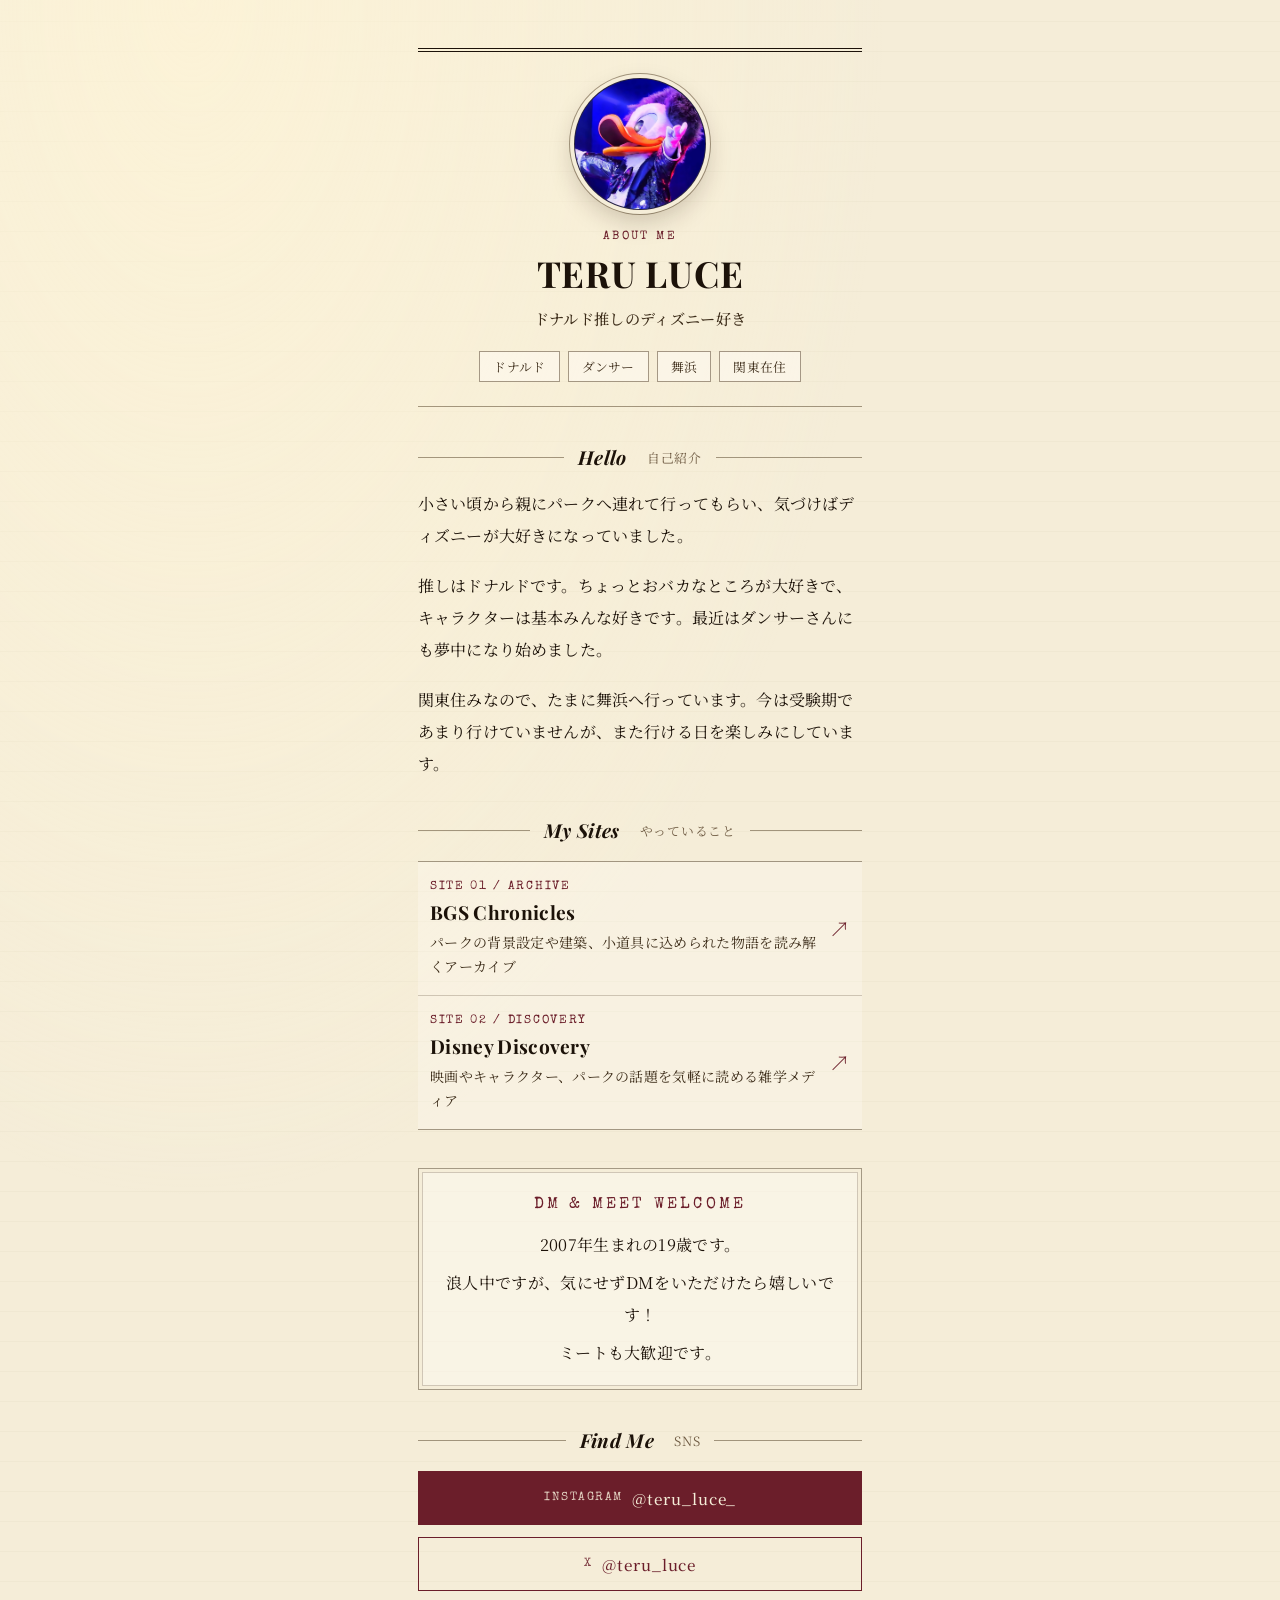
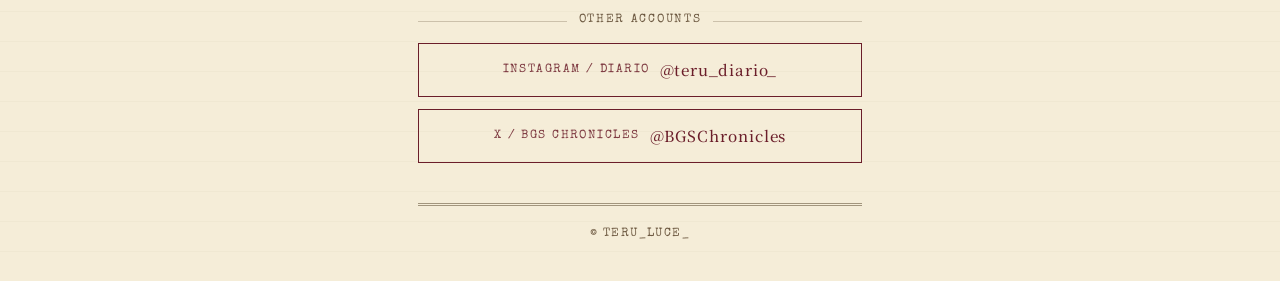
==== aboutme/index.html @ 86021cae "Move profile page to /aboutme/ and restore root index The upload put the profile page's files at the" ====
<!DOCTYPE html>
<html lang="ja">
<head>
  <meta charset="UTF-8">
  <meta name="viewport" content="width=device-width, initial-scale=1, viewport-fit=cover">
  <title>TERU LUCE｜ドナルド推しのディズニー好き</title>
  <meta name="description" content="ドナルド推しのディズニー好き、TERU LUCEの自己紹介ページ。パークの背景を読み解くBGS Chroniclesと、雑学メディアDisney Discoveryを運営しています。DM・ミート歓迎。">
  <meta name="author" content="TERU_LUCE_">
  <meta name="robots" content="index, follow">
  <link rel="canonical" href="https://teruluce.github.io/aboutme/">
  <link rel="icon" href="favicon.svg" type="image/svg+xml">
  <meta property="og:type" content="profile">
  <meta property="og:url" content="https://teruluce.github.io/aboutme/">
  <meta property="og:title" content="TERU LUCE｜ドナルド推しのディズニー好き">
  <meta property="og:description" content="ドナルド推しのディズニー好きの自己紹介と、運営しているディズニーサイトのご案内。">
  <meta property="og:image" content="https://teruluce.github.io/aboutme/teru-profile-card.jpg">
  <meta property="og:image:alt" content="ステージ衣装のドナルドダック">
  <meta property="og:site_name" content="TERU LUCE">
  <meta property="og:locale" content="ja_JP">
  <meta name="twitter:card" content="summary_large_image">
  <meta name="twitter:title" content="TERU LUCE｜ドナルド推しのディズニー好き">
  <meta name="twitter:description" content="ドナルド推しのディズニー好きの自己紹介と、運営しているディズニーサイトのご案内。">
  <meta name="twitter:image" content="https://teruluce.github.io/aboutme/teru-profile-card.jpg">
  <meta name="twitter:image:alt" content="ステージ衣装のドナルドダック">
  <meta name="theme-color" content="#f5edd8">
  <link rel="preconnect" href="https://fonts.googleapis.com">
  <link rel="preconnect" href="https://fonts.gstatic.com" crossorigin>
  <link href="https://fonts.googleapis.com/css2?family=Noto+Serif+JP:wght@300;400;500;600&family=Playfair+Display:ital,wght@0,600;0,700;1,600&family=Special+Elite&display=swap" rel="stylesheet">
  <style>
    :root {
      color-scheme: light;
      --paper: #f5edd8;
      --ink: #1c1209;
      --ink-soft: #3d2d1a;
      --bordeaux: #6b1e2a;
      --muted: #6e5a42;
      --border: rgba(60, 40, 15, .22);
      --border-strong: rgba(60, 40, 15, .45);
      --ease: cubic-bezier(.16, 1, .3, 1);
    }
    *, *::before, *::after { box-sizing: border-box; }
    html { background: var(--paper); -webkit-text-size-adjust: 100%; text-size-adjust: 100%; }
    body {
      margin: 0;
      color: var(--ink);
      font-family: "Noto Serif JP", serif;
      font-weight: 400;
      line-height: 1.9;
      letter-spacing: .02em;
      -webkit-font-smoothing: antialiased;
      background:
        radial-gradient(ellipse at 15% 0%, rgba(255, 245, 215, .7), transparent 45%),
        repeating-linear-gradient(0deg, transparent 0 29px, rgba(88, 65, 34, .03) 29px 30px),
        var(--paper);
      min-height: 100vh;
    }
    a { color: inherit; }
    img { -webkit-user-drag: none; -webkit-touch-callout: none; }
    :focus-visible { outline: 2px solid var(--bordeaux); outline-offset: 3px; }

    .wrap {
      width: 100%;
      max-width: 480px;
      margin: 0 auto;
      padding: 22px 18px calc(36px + env(safe-area-inset-bottom));
    }

    /* ---------- プロフィールヘッダー ---------- */
    .hero {
      text-align: center;
      border-top: 4px double var(--ink);
      border-bottom: 1px solid var(--border-strong);
      padding: 26px 0 24px;
    }
    .avatar {
      position: relative;
      width: 132px;
      height: 132px;
      margin: 0 auto 18px;
      border-radius: 50%;
      overflow: hidden;
      background: #1a1f6b;
      border: 1px solid var(--border-strong);
      box-shadow: 0 0 0 4px var(--paper), 0 0 0 5px var(--border-strong), 0 10px 26px rgba(40, 20, 5, .22);
    }
    .avatar img {
      display: block;
      width: 100%;
      height: 100%;
      object-fit: cover;
      transform: scale(1.4);
      transform-origin: 85% 15%;
    }
    .eyebrow {
      font: 12px/1.6 "Special Elite", monospace;
      letter-spacing: .2em;
      color: var(--bordeaux);
      margin: 0 0 6px;
    }
    h1 {
      margin: 0;
      font: 700 2.25rem/1.15 "Playfair Display", serif;
      letter-spacing: .02em;
    }
    .tagline {
      margin: 10px 0 0;
      font-size: .95rem;
      font-weight: 500;
      color: var(--ink-soft);
    }
    .chips {
      display: flex;
      flex-wrap: wrap;
      justify-content: center;
      gap: 8px;
      margin: 18px 0 0;
      padding: 0;
      list-style: none;
    }
    .chips li {
      padding: 3px 13px;
      border: 1px solid var(--border-strong);
      background: rgba(255, 252, 245, .5);
      font-size: .8rem;
      line-height: 1.8;
      color: var(--ink-soft);
    }

    /* ---------- セクション共通 ---------- */
    .section { margin-top: 38px; }
    .section-title {
      display: flex;
      align-items: center;
      gap: 14px;
      margin: 0 0 18px;
      font: italic 700 1.2rem/1.3 "Playfair Display", serif;
      justify-content: center;
    }
    .section-title::before, .section-title::after {
      content: "";
      flex: 1;
      height: 1px;
      background: var(--border-strong);
    }
    .section-title small {
      font: 400 .8rem "Noto Serif JP", serif;
      font-style: normal;
      color: var(--muted);
      margin-left: 6px;
      letter-spacing: .06em;
    }

    /* ---------- 自己紹介 ---------- */
    .about p {
      margin: 0 0 1.1em;
      font-size: 1rem;
      line-height: 2;
      letter-spacing: .01em;
    }
    .about p:last-child { margin-bottom: 0; }

    /* ---------- サイト（about me の行スタイル） ---------- */
    .row-list {
      margin: 0;
      padding: 0;
      list-style: none;
      border-top: 1px solid var(--border-strong);
      border-bottom: 1px solid var(--border-strong);
      background: rgba(255, 252, 245, .3);
    }
    .row-list li + li { border-top: 1px solid var(--border); }
    .row {
      display: grid;
      grid-template-columns: 1fr auto;
      align-items: center;
      column-gap: 12px;
      min-height: 76px;
      padding: 16px 12px;
      text-decoration: none;
      -webkit-tap-highlight-color: rgba(107, 30, 42, .12);
      transition: background .2s;
    }
    .row:active, .row:hover { background: rgba(107, 30, 42, .06); }
    .row-label {
      font: 12px/1.6 "Special Elite", monospace;
      letter-spacing: .14em;
      color: var(--bordeaux);
    }
    .row-title {
      font: 700 1.2rem/1.4 "Playfair Display", serif;
      margin: 2px 0 4px;
    }
    .row-desc {
      font-size: .875rem;
      line-height: 1.75;
      color: var(--ink-soft);
    }
    .row-arrow {
      font-size: 1.3rem;
      color: var(--bordeaux);
      line-height: 1;
    }

    /* ---------- メッセージ ---------- */
    .message {
      padding: 20px 18px;
      border: 1px solid var(--border-strong);
      background: rgba(255, 252, 245, .45);
      box-shadow: inset 0 0 0 3px var(--paper), inset 0 0 0 4px var(--border);
      text-align: center;
    }
    .message .eyebrow { margin-bottom: 8px; }
    .message p { margin: 0; font-size: 1rem; line-height: 2; }
    .message p + p { margin-top: .4em; }

    /* ---------- SNS ---------- */
    .sns { display: flex; flex-direction: column; gap: 12px; }
    .sns-btn {
      display: flex;
      align-items: center;
      justify-content: center;
      gap: 10px;
      min-height: 54px;
      padding: 12px 16px;
      border: 1px solid var(--bordeaux);
      background: var(--bordeaux);
      color: var(--paper);
      text-decoration: none;
      font: 500 .95rem/1.4 "Noto Serif JP", serif;
      letter-spacing: .06em;
      -webkit-tap-highlight-color: transparent;
      transition: transform .2s var(--ease), background .2s;
    }
    .sns-btn:active { transform: scale(.985); background: #501b24; }
    .sns-btn.alt { background: transparent; color: var(--bordeaux); }
    .sns-btn.alt:active { background: rgba(107, 30, 42, .08); }
    .sns-btn span:first-child { font: 12px "Special Elite", monospace; letter-spacing: .12em; opacity: .85; }
    .sns-divider {
      display: flex;
      align-items: center;
      gap: 12px;
      margin: 8px 0 0;
    }
    .sns-divider::before, .sns-divider::after {
      content: "";
      flex: 1;
      height: 1px;
      background: var(--border);
    }
    .sns-divider em {
      font: normal 12px/1.6 "Special Elite", monospace;
      letter-spacing: .14em;
      color: var(--muted);
    }

    /* ---------- フッター ---------- */
    footer {
      margin-top: 40px;
      padding-top: 18px;
      border-top: 3px double var(--border-strong);
      text-align: center;
      font: 12px/1.8 "Special Elite", monospace;
      letter-spacing: .1em;
      color: var(--muted);
    }

    /* ---------- 表示アニメ ---------- */
    @media (prefers-reduced-motion: no-preference) {
      .hero, .section {
        animation: rise .7s var(--ease) both;
      }
      .section:nth-of-type(1) { animation-delay: .08s; }
      .section:nth-of-type(2) { animation-delay: .16s; }
      .section:nth-of-type(3) { animation-delay: .24s; }
      .section:nth-of-type(4) { animation-delay: .32s; }
      @keyframes rise {
        from { opacity: 0; transform: translateY(14px); }
        to { opacity: 1; transform: none; }
      }
    }

    /* 小さい画面 */
    @media (max-width: 360px) {
      .wrap { padding-left: 14px; padding-right: 14px; }
      h1 { font-size: 2rem; }
    }
    /* 大きい画面でも中央のカラムとして見せる */
    @media (min-width: 641px) {
      .wrap { padding-top: 48px; }
    }
  </style>
</head>
<body>
  <main class="wrap">

    <header class="hero">
      <div class="avatar">
        <img src="teru-profile.jpg" alt="ステージ衣装を着たドナルドダック" width="132" height="132" decoding="async" fetchpriority="high">
      </div>
      <p class="eyebrow">ABOUT ME</p>
      <h1>TERU LUCE</h1>
      <p class="tagline">ドナルド推しのディズニー好き</p>
      <ul class="chips" aria-label="好きなもの">
        <li>ドナルド</li>
        <li>ダンサー</li>
        <li>舞浜</li>
        <li>関東在住</li>
      </ul>
    </header>

    <section class="section about" aria-label="自己紹介">
      <h2 class="section-title">Hello<small>自己紹介</small></h2>
      <p>小さい頃から親にパークへ連れて行ってもらい、気づけばディズニーが大好きになっていました。</p>
      <p>推しはドナルドです。ちょっとおバカなところが大好きで、キャラクターは基本みんな好きです。最近はダンサーさんにも夢中になり始めました。</p>
      <p>関東住みなので、たまに舞浜へ行っています。今は受験期であまり行けていませんが、また行ける日を楽しみにしています。</p>
    </section>

    <section class="section" aria-label="運営しているサイト">
      <h2 class="section-title">My Sites<small>やっていること</small></h2>
      <ul class="row-list">
        <li>
          <a class="row" href="https://teruluce.github.io/disney-bgs/">
            <div>
              <div class="row-label">SITE 01 / ARCHIVE</div>
              <div class="row-title">BGS Chronicles</div>
              <div class="row-desc">パークの背景設定や建築、小道具に込められた物語を読み解くアーカイブ</div>
            </div>
            <span class="row-arrow" aria-hidden="true">↗</span>
          </a>
        </li>
        <li>
          <a class="row" href="https://teruluce.github.io/disney-discovery/">
            <div>
              <div class="row-label">SITE 02 / DISCOVERY</div>
              <div class="row-title">Disney Discovery</div>
              <div class="row-desc">映画やキャラクター、パークの話題を気軽に読める雑学メディア</div>
            </div>
            <span class="row-arrow" aria-hidden="true">↗</span>
          </a>
        </li>
      </ul>
    </section>

    <section class="section" aria-label="メッセージ">
      <div class="message">
        <p class="eyebrow">DM &amp; MEET WELCOME</p>
        <p>2007年生まれの19歳です。</p>
        <p>浪人中ですが、気にせずDMをいただけたら嬉しいです！</p>
        <p>ミートも大歓迎です。</p>
      </div>
    </section>

    <section class="section" aria-label="SNS">
      <h2 class="section-title">Find Me<small>SNS</small></h2>
      <div class="sns">
        <a class="sns-btn" href="https://www.instagram.com/teru_luce_/" target="_blank" rel="noopener noreferrer"><span>INSTAGRAM</span><span>@teru_luce_</span></a>
        <a class="sns-btn alt" href="https://x.com/teru_luce" target="_blank" rel="noopener noreferrer"><span>X</span><span>@teru_luce</span></a>

        <div class="sns-divider" role="separator"><em>OTHER ACCOUNTS</em></div>

        <a class="sns-btn alt" href="https://www.instagram.com/teru_diario_/" target="_blank" rel="noopener noreferrer"><span>INSTAGRAM / DIARIO</span><span>@teru_diario_</span></a>
        <a class="sns-btn alt" href="https://x.com/BGSChronicles" target="_blank" rel="noopener noreferrer"><span>X / BGS CHRONICLES</span><span>@BGSChronicles</span></a>
      </div>
    </section>

    <footer>
      <span>&copy; TERU_LUCE_</span>
    </footer>

  </main>
</body>
</html>
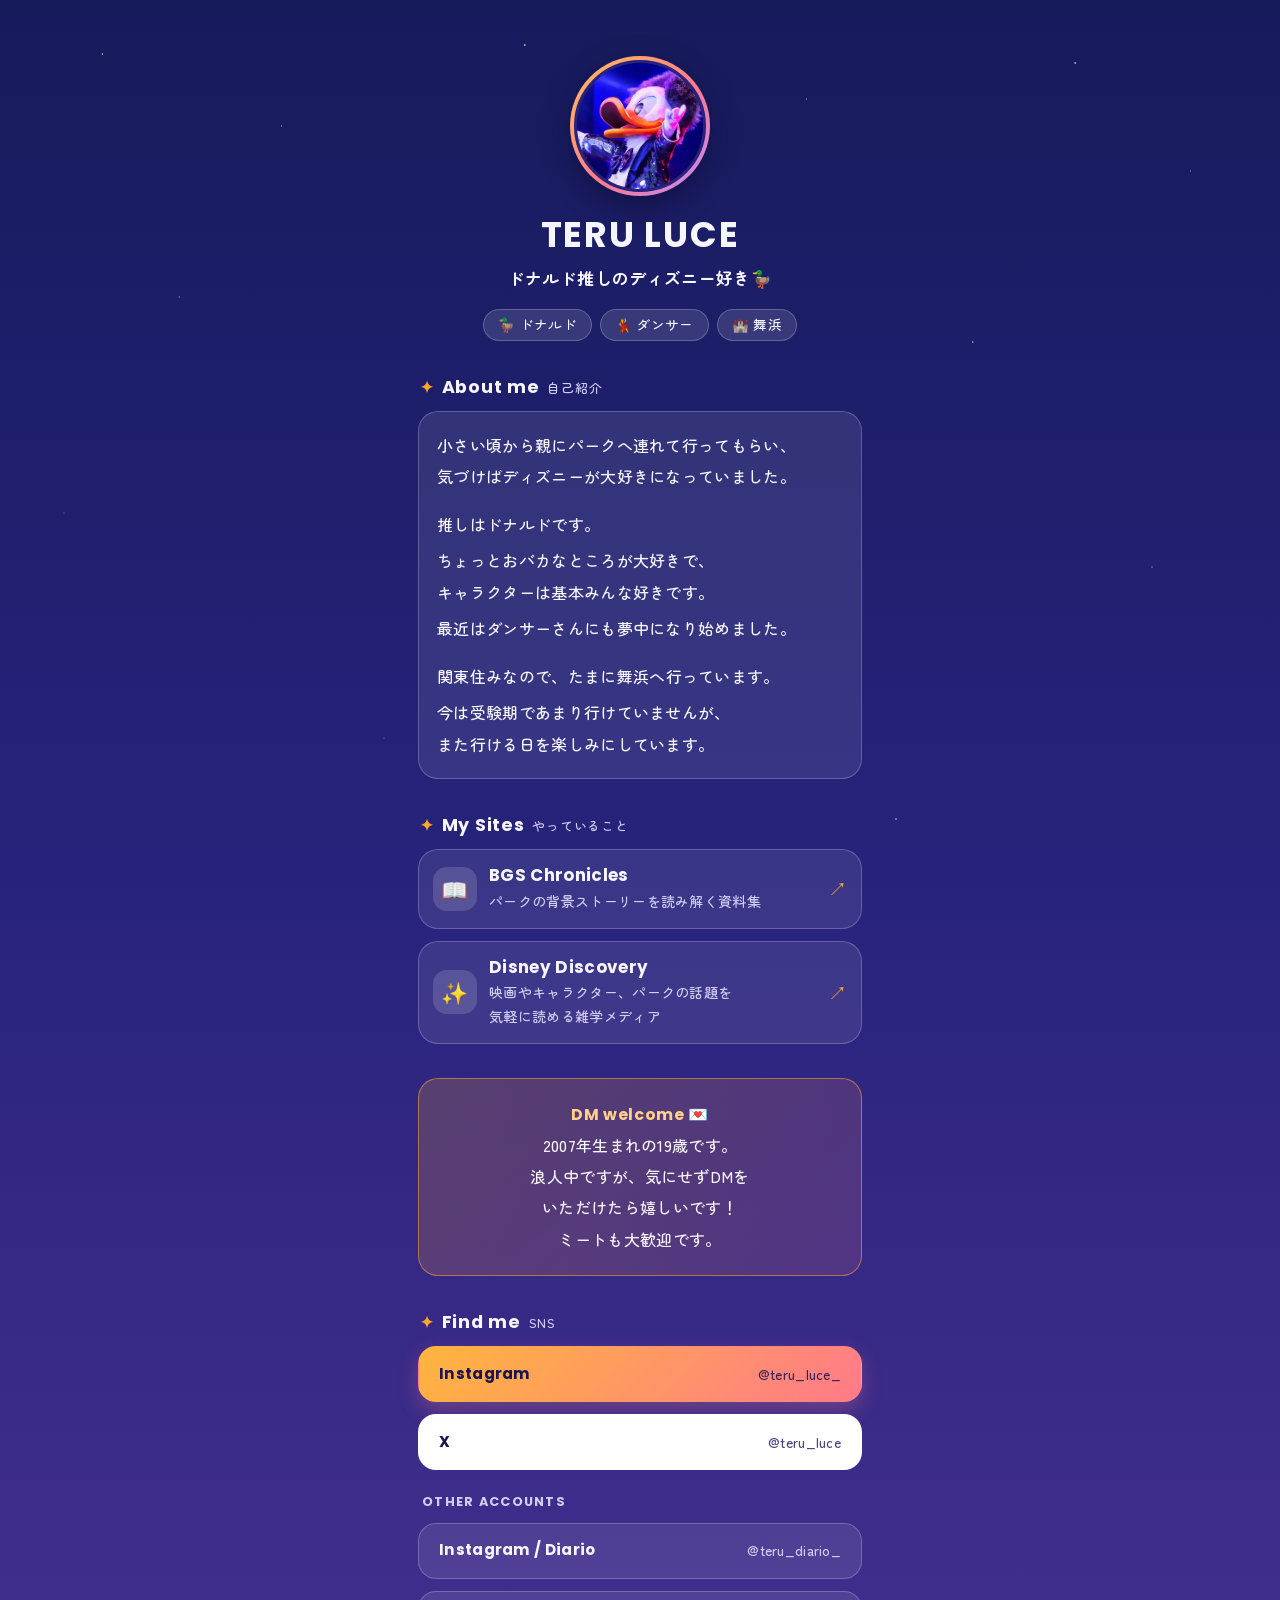
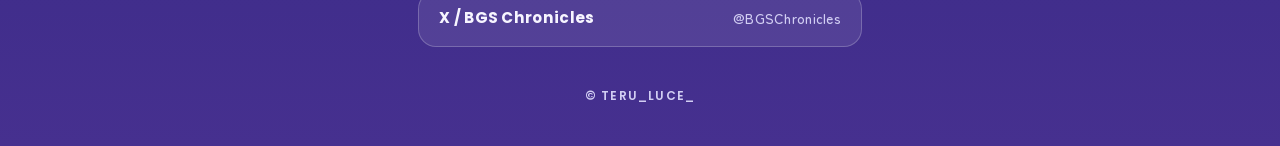
==== commit a7a098d0: "Redesign /aboutme/ with a lighter look and cleaner line breaks Replace the newspaper-style look (bor" ====
--- a/aboutme/index.html
+++ b/aboutme/index.html
@@ -22,66 +22,107 @@
   <meta name="twitter:description" content="ドナルド推しのディズニー好きの自己紹介と、運営しているディズニーサイトのご案内。">
   <meta name="twitter:image" content="https://teruluce.github.io/aboutme/teru-profile-card.jpg">
   <meta name="twitter:image:alt" content="ステージ衣装のドナルドダック">
-  <meta name="theme-color" content="#f5edd8">
+  <meta name="theme-color" content="#161b5c">
   <link rel="preconnect" href="https://fonts.googleapis.com">
   <link rel="preconnect" href="https://fonts.gstatic.com" crossorigin>
-  <link href="https://fonts.googleapis.com/css2?family=Noto+Serif+JP:wght@300;400;500;600&family=Playfair+Display:ital,wght@0,600;0,700;1,600&family=Special+Elite&display=swap" rel="stylesheet">
+  <link href="https://fonts.googleapis.com/css2?family=Poppins:wght@600;700&family=Zen+Maru+Gothic:wght@400;500;700&display=swap" rel="stylesheet">
   <style>
     :root {
-      color-scheme: light;
-      --paper: #f5edd8;
-      --ink: #1c1209;
-      --ink-soft: #3d2d1a;
-      --bordeaux: #6b1e2a;
-      --muted: #6e5a42;
-      --border: rgba(60, 40, 15, .22);
-      --border-strong: rgba(60, 40, 15, .45);
+      color-scheme: dark;
+      --sky-1: #161b5c;
+      --sky-2: #27237c;
+      --sky-3: #46308f;
+      --text: #f7f5ff;
+      --muted: #d2cef3;
+      --card: rgba(255, 255, 255, .09);
+      --card-line: rgba(255, 255, 255, .22);
+      --orange: #ffa62b;
+      --pink: #ff7a8a;
+      --navy-ink: #1a1450;
       --ease: cubic-bezier(.16, 1, .3, 1);
+      --font: "Zen Maru Gothic", "Hiragino Maru Gothic ProN", "Hiragino Sans", "Yu Gothic", "Meiryo", sans-serif;
+      --font-en: "Poppins", "Zen Maru Gothic", "Hiragino Sans", sans-serif;
     }
     *, *::before, *::after { box-sizing: border-box; }
-    html { background: var(--paper); -webkit-text-size-adjust: 100%; text-size-adjust: 100%; }
+    html {
+      background: var(--sky-2);
+      -webkit-text-size-adjust: 100%;
+      text-size-adjust: 100%;
+    }
     body {
       margin: 0;
-      color: var(--ink);
-      font-family: "Noto Serif JP", serif;
-      font-weight: 400;
+      min-height: 100vh;
+      color: var(--text);
+      font-family: var(--font);
+      font-weight: 500;
       line-height: 1.9;
       letter-spacing: .02em;
+      line-break: strict;
+      word-break: normal;
+      overflow-wrap: break-word;
       -webkit-font-smoothing: antialiased;
+      background: linear-gradient(180deg, var(--sky-1) 0%, var(--sky-2) 50%, var(--sky-3) 100%);
+    }
+    /* 夜空の星（画面に固定） */
+    body::before {
+      content: "";
+      position: fixed;
+      inset: 0;
+      z-index: 0;
+      pointer-events: none;
       background:
-        radial-gradient(ellipse at 15% 0%, rgba(255, 245, 215, .7), transparent 45%),
-        repeating-linear-gradient(0deg, transparent 0 29px, rgba(88, 65, 34, .03) 29px 30px),
-        var(--paper);
-      min-height: 100vh;
+        radial-gradient(1.6px 1.6px at 8% 6%, #fff, transparent 70%),
+        radial-gradient(1.2px 1.2px at 22% 14%, rgba(255,255,255,.85), transparent 70%),
+        radial-gradient(2px 2px at 41% 5%, #ffe9b8, transparent 70%),
+        radial-gradient(1.2px 1.2px at 63% 11%, rgba(255,255,255,.8), transparent 70%),
+        radial-gradient(1.8px 1.8px at 84% 7%, #fff, transparent 70%),
+        radial-gradient(1.2px 1.2px at 93% 19%, rgba(255,255,255,.7), transparent 70%),
+        radial-gradient(1.4px 1.4px at 14% 33%, rgba(255,255,255,.7), transparent 70%),
+        radial-gradient(1.6px 1.6px at 76% 38%, #ffe9b8, transparent 70%),
+        radial-gradient(1.2px 1.2px at 5% 57%, rgba(255,255,255,.6), transparent 70%),
+        radial-gradient(1.4px 1.4px at 90% 63%, rgba(255,255,255,.7), transparent 70%),
+        radial-gradient(1.2px 1.2px at 30% 82%, rgba(255,255,255,.6), transparent 70%),
+        radial-gradient(1.6px 1.6px at 70% 91%, #fff, transparent 70%);
     }
     a { color: inherit; }
     img { -webkit-user-drag: none; -webkit-touch-callout: none; }
-    :focus-visible { outline: 2px solid var(--bordeaux); outline-offset: 3px; }
+    :focus-visible { outline: 3px solid var(--orange); outline-offset: 3px; }
+
+    /* 言葉のまとまりごとに折り返す（途中で切れないようにする） */
+    .ph { display: inline-block; }
+    /* 1文ずつ改行し、行の長さを揃えて「1行に1〜2文字だけ残る」を防ぐ */
+    .s { display: block; text-wrap: balance; }
+    .s + .s { margin-top: .35em; }
+    .message p { text-wrap: balance; }
+    .tagline { text-wrap: balance; }
 
     .wrap {
+      position: relative;
+      z-index: 1;
       width: 100%;
       max-width: 480px;
       margin: 0 auto;
-      padding: 22px 18px calc(36px + env(safe-area-inset-bottom));
-    }
-
-    /* ---------- プロフィールヘッダー ---------- */
-    .hero {
-      text-align: center;
-      border-top: 4px double var(--ink);
-      border-bottom: 1px solid var(--border-strong);
-      padding: 26px 0 24px;
+      padding: 30px 18px calc(40px + env(safe-area-inset-bottom));
+    }
+
+    /* ---------- ヘッダー ---------- */
+    .hero { text-align: center; }
+    .avatar-ring {
+      width: 140px;
+      height: 140px;
+      margin: 0 auto 18px;
+      padding: 4px;
+      border-radius: 50%;
+      background: linear-gradient(135deg, #ffc15a, var(--pink) 55%, #b98cff);
+      box-shadow: 0 10px 30px rgba(8, 6, 40, .45);
     }
     .avatar {
-      position: relative;
-      width: 132px;
-      height: 132px;
-      margin: 0 auto 18px;
+      width: 100%;
+      height: 100%;
       border-radius: 50%;
       overflow: hidden;
       background: #1a1f6b;
-      border: 1px solid var(--border-strong);
-      box-shadow: 0 0 0 4px var(--paper), 0 0 0 5px var(--border-strong), 0 10px 26px rgba(40, 20, 5, .22);
+      border: 3px solid var(--sky-2);
     }
     .avatar img {
       display: block;
@@ -91,175 +132,177 @@
       transform: scale(1.4);
       transform-origin: 85% 15%;
     }
-    .eyebrow {
-      font: 12px/1.6 "Special Elite", monospace;
-      letter-spacing: .2em;
-      color: var(--bordeaux);
-      margin: 0 0 6px;
-    }
     h1 {
       margin: 0;
-      font: 700 2.25rem/1.15 "Playfair Display", serif;
-      letter-spacing: .02em;
+      font: 700 2.2rem/1.2 var(--font-en);
+      letter-spacing: .05em;
     }
     .tagline {
-      margin: 10px 0 0;
-      font-size: .95rem;
-      font-weight: 500;
-      color: var(--ink-soft);
+      margin: 8px 0 0;
+      font-size: 1.05rem;
+      font-weight: 700;
+      line-height: 1.7;
     }
     .chips {
       display: flex;
       flex-wrap: wrap;
       justify-content: center;
       gap: 8px;
-      margin: 18px 0 0;
+      margin: 16px 0 0;
       padding: 0;
       list-style: none;
     }
     .chips li {
-      padding: 3px 13px;
-      border: 1px solid var(--border-strong);
-      background: rgba(255, 252, 245, .5);
-      font-size: .8rem;
-      line-height: 1.8;
-      color: var(--ink-soft);
+      padding: 2px 14px;
+      border: 1px solid var(--card-line);
+      border-radius: 999px;
+      background: rgba(255, 255, 255, .12);
+      font-size: .85rem;
+      line-height: 1.9;
+      white-space: nowrap;
     }
 
     /* ---------- セクション共通 ---------- */
-    .section { margin-top: 38px; }
+    .section { margin-top: 34px; }
     .section-title {
       display: flex;
+      align-items: baseline;
+      gap: 8px;
+      margin: 0 0 12px 2px;
+      font: 700 1.1rem/1.4 var(--font-en);
+      letter-spacing: .04em;
+    }
+    .section-title::before {
+      content: "✦";
+      color: var(--orange);
+      font-size: .9em;
+    }
+    .section-title small {
+      font: 500 .8rem var(--font);
+      color: var(--muted);
+      letter-spacing: .06em;
+    }
+    .card {
+      border: 1px solid var(--card-line);
+      border-radius: 20px;
+      background: var(--card);
+      padding: 18px 18px;
+    }
+
+    /* ---------- 自己紹介 ---------- */
+    .about-card p {
+      margin: 0 0 1em;
+      font-size: 1rem;
+      line-height: 1.95;
+      text-align: left;
+    }
+    .about-card p:last-child { margin-bottom: 0; }
+
+    /* ---------- サイト ---------- */
+    .sites { display: grid; gap: 12px; margin: 0; padding: 0; list-style: none; }
+    .site {
+      display: grid;
+      grid-template-columns: 44px 1fr auto;
       align-items: center;
-      gap: 14px;
-      margin: 0 0 18px;
-      font: italic 700 1.2rem/1.3 "Playfair Display", serif;
-      justify-content: center;
-    }
-    .section-title::before, .section-title::after {
-      content: "";
-      flex: 1;
-      height: 1px;
-      background: var(--border-strong);
-    }
-    .section-title small {
-      font: 400 .8rem "Noto Serif JP", serif;
-      font-style: normal;
+      gap: 12px;
+      min-height: 76px;
+      padding: 14px 14px;
+      border: 1px solid var(--card-line);
+      border-radius: 20px;
+      background: var(--card);
+      text-decoration: none;
+      -webkit-tap-highlight-color: rgba(255, 166, 43, .18);
+      transition: transform .2s var(--ease), background .2s;
+    }
+    .site:active { transform: scale(.985); background: rgba(255, 255, 255, .15); }
+    .site-icon {
+      display: grid;
+      place-items: center;
+      width: 44px;
+      height: 44px;
+      border-radius: 14px;
+      background: rgba(255, 255, 255, .14);
+      font-size: 1.35rem;
+      line-height: 1;
+    }
+    .site-title {
+      display: block;
+      font: 700 1.05rem/1.4 var(--font-en);
+      letter-spacing: .02em;
+    }
+    .site-desc {
+      display: block;
+      margin-top: 2px;
+      font-size: .875rem;
+      line-height: 1.7;
       color: var(--muted);
-      margin-left: 6px;
-      letter-spacing: .06em;
-    }
-
-    /* ---------- 自己紹介 ---------- */
-    .about p {
-      margin: 0 0 1.1em;
-      font-size: 1rem;
-      line-height: 2;
-      letter-spacing: .01em;
-    }
-    .about p:last-child { margin-bottom: 0; }
-
-    /* ---------- サイト（about me の行スタイル） ---------- */
-    .row-list {
-      margin: 0;
-      padding: 0;
-      list-style: none;
-      border-top: 1px solid var(--border-strong);
-      border-bottom: 1px solid var(--border-strong);
-      background: rgba(255, 252, 245, .3);
-    }
-    .row-list li + li { border-top: 1px solid var(--border); }
-    .row {
-      display: grid;
-      grid-template-columns: 1fr auto;
-      align-items: center;
-      column-gap: 12px;
-      min-height: 76px;
-      padding: 16px 12px;
-      text-decoration: none;
-      -webkit-tap-highlight-color: rgba(107, 30, 42, .12);
-      transition: background .2s;
-    }
-    .row:active, .row:hover { background: rgba(107, 30, 42, .06); }
-    .row-label {
-      font: 12px/1.6 "Special Elite", monospace;
-      letter-spacing: .14em;
-      color: var(--bordeaux);
-    }
-    .row-title {
-      font: 700 1.2rem/1.4 "Playfair Display", serif;
-      margin: 2px 0 4px;
-    }
-    .row-desc {
-      font-size: .875rem;
-      line-height: 1.75;
-      color: var(--ink-soft);
-    }
-    .row-arrow {
-      font-size: 1.3rem;
-      color: var(--bordeaux);
-      line-height: 1;
-    }
+    }
+    .site-arrow { color: var(--orange); font-size: 1.2rem; line-height: 1; }
 
     /* ---------- メッセージ ---------- */
     .message {
-      padding: 20px 18px;
-      border: 1px solid var(--border-strong);
-      background: rgba(255, 252, 245, .45);
-      box-shadow: inset 0 0 0 3px var(--paper), inset 0 0 0 4px var(--border);
+      border-color: rgba(255, 166, 43, .55);
+      background: linear-gradient(135deg, rgba(255, 166, 43, .2), rgba(255, 122, 138, .14));
       text-align: center;
-    }
-    .message .eyebrow { margin-bottom: 8px; }
-    .message p { margin: 0; font-size: 1rem; line-height: 2; }
-    .message p + p { margin-top: .4em; }
+      padding: 20px 16px;
+    }
+    .msg-title {
+      margin: 0 0 6px;
+      font: 700 1.05rem/1.5 var(--font-en);
+      letter-spacing: .04em;
+      color: #ffd08a;
+    }
+    .message p { margin: 0; font-size: 1rem; line-height: 1.95; }
+    .message .msg-title + p { margin-top: 0; }
 
     /* ---------- SNS ---------- */
     .sns { display: flex; flex-direction: column; gap: 12px; }
     .sns-btn {
       display: flex;
       align-items: center;
-      justify-content: center;
-      gap: 10px;
-      min-height: 54px;
-      padding: 12px 16px;
-      border: 1px solid var(--bordeaux);
-      background: var(--bordeaux);
-      color: var(--paper);
+      justify-content: space-between;
+      flex-wrap: wrap;
+      gap: 2px 12px;
+      min-height: 56px;
+      padding: 10px 20px;
+      border: 1px solid var(--card-line);
+      border-radius: 18px;
+      background: var(--card);
+      color: var(--text);
       text-decoration: none;
-      font: 500 .95rem/1.4 "Noto Serif JP", serif;
-      letter-spacing: .06em;
       -webkit-tap-highlight-color: transparent;
       transition: transform .2s var(--ease), background .2s;
     }
-    .sns-btn:active { transform: scale(.985); background: #501b24; }
-    .sns-btn.alt { background: transparent; color: var(--bordeaux); }
-    .sns-btn.alt:active { background: rgba(107, 30, 42, .08); }
-    .sns-btn span:first-child { font: 12px "Special Elite", monospace; letter-spacing: .12em; opacity: .85; }
-    .sns-divider {
-      display: flex;
-      align-items: center;
-      gap: 12px;
-      margin: 8px 0 0;
-    }
-    .sns-divider::before, .sns-divider::after {
-      content: "";
-      flex: 1;
-      height: 1px;
-      background: var(--border);
-    }
-    .sns-divider em {
-      font: normal 12px/1.6 "Special Elite", monospace;
-      letter-spacing: .14em;
+    .sns-btn:active { transform: scale(.985); background: rgba(255, 255, 255, .16); }
+    .sns-label { font: 700 .95rem/1.5 var(--font-en); letter-spacing: .02em; }
+    .sns-handle { font-size: .875rem; color: var(--muted); letter-spacing: .02em; }
+    .sns-btn.primary {
+      border-color: transparent;
+      background: linear-gradient(135deg, #ffb53d, var(--pink));
+      color: var(--navy-ink);
+      box-shadow: 0 8px 20px rgba(255, 122, 138, .28);
+    }
+    .sns-btn.primary:active { background: linear-gradient(135deg, #f0a52e, #ee6c7d); }
+    .sns-btn.primary .sns-handle { color: var(--navy-ink); opacity: .85; }
+    .sns-btn.white {
+      border-color: transparent;
+      background: #fff;
+      color: var(--navy-ink);
+    }
+    .sns-btn.white:active { background: #ece9ff; }
+    .sns-btn.white .sns-handle { color: #4b4682; }
+    .sns-sub {
+      margin: 10px 0 -2px 4px;
+      font: 700 .8rem/1.6 var(--font-en);
+      letter-spacing: .1em;
       color: var(--muted);
     }
 
     /* ---------- フッター ---------- */
     footer {
-      margin-top: 40px;
-      padding-top: 18px;
-      border-top: 3px double var(--border-strong);
+      margin-top: 38px;
       text-align: center;
-      font: 12px/1.8 "Special Elite", monospace;
+      font: 600 .75rem/1.8 var(--font-en);
       letter-spacing: .1em;
       color: var(--muted);
     }
@@ -279,14 +322,16 @@
       }
     }
 
-    /* 小さい画面 */
     @media (max-width: 360px) {
       .wrap { padding-left: 14px; padding-right: 14px; }
       h1 { font-size: 2rem; }
-    }
-    /* 大きい画面でも中央のカラムとして見せる */
+      .card { padding: 16px 14px; }
+      .site { gap: 10px; padding: 12px; }
+      .chips { gap: 6px; }
+      .chips li { padding: 2px 10px; font-size: .8rem; }
+    }
     @media (min-width: 641px) {
-      .wrap { padding-top: 48px; }
+      .wrap { padding-top: 56px; }
     }
   </style>
 </head>
@@ -294,72 +339,81 @@
   <main class="wrap">
 
     <header class="hero">
-      <div class="avatar">
-        <img src="teru-profile.jpg" alt="ステージ衣装を着たドナルドダック" width="132" height="132" decoding="async" fetchpriority="high">
+      <div class="avatar-ring">
+        <div class="avatar">
+          <img src="teru-profile.jpg" alt="ステージ衣装を着たドナルドダック" width="132" height="132" decoding="async" fetchpriority="high">
+        </div>
       </div>
-      <p class="eyebrow">ABOUT ME</p>
       <h1>TERU LUCE</h1>
-      <p class="tagline">ドナルド推しのディズニー好き</p>
+      <p class="tagline"><span class="ph">ドナルド推しの</span><span class="ph">ディズニー好き🦆</span></p>
       <ul class="chips" aria-label="好きなもの">
-        <li>ドナルド</li>
-        <li>ダンサー</li>
-        <li>舞浜</li>
-        <li>関東在住</li>
+        <li>🦆 ドナルド</li>
+        <li>💃 ダンサー</li>
+        <li>🏰 舞浜</li>
       </ul>
     </header>
 
-    <section class="section about" aria-label="自己紹介">
-      <h2 class="section-title">Hello<small>自己紹介</small></h2>
-      <p>小さい頃から親にパークへ連れて行ってもらい、気づけばディズニーが大好きになっていました。</p>
-      <p>推しはドナルドです。ちょっとおバカなところが大好きで、キャラクターは基本みんな好きです。最近はダンサーさんにも夢中になり始めました。</p>
-      <p>関東住みなので、たまに舞浜へ行っています。今は受験期であまり行けていませんが、また行ける日を楽しみにしています。</p>
+    <section class="section" aria-label="自己紹介">
+      <h2 class="section-title">About me<small>自己紹介</small></h2>
+      <div class="card about-card">
+        <p><span class="ph">小さい頃から</span><span class="ph">親にパークへ</span><span class="ph">連れて行ってもらい、</span><span class="ph">気づけば</span><span class="ph">ディズニーが</span><span class="ph">大好きに</span><span class="ph">なっていました。</span></p>
+        <p>
+          <span class="s"><span class="ph">推しは</span><span class="ph">ドナルドです。</span></span>
+          <span class="s"><span class="ph">ちょっとおバカな</span><span class="ph">ところが</span><span class="ph">大好きで、</span><span class="ph">キャラクターは</span><span class="ph">基本みんな</span><span class="ph">好きです。</span></span>
+          <span class="s"><span class="ph">最近は</span><span class="ph">ダンサーさんにも</span><span class="ph">夢中になり</span><span class="ph">始めました。</span></span>
+        </p>
+        <p>
+          <span class="s"><span class="ph">関東住みなので、</span><span class="ph">たまに</span><span class="ph">舞浜へ</span><span class="ph">行っています。</span></span>
+          <span class="s"><span class="ph">今は</span><span class="ph">受験期で</span><span class="ph">あまり</span><span class="ph">行けていませんが、</span><span class="ph">また行ける日を</span><span class="ph">楽しみにしています。</span></span>
+        </p>
+      </div>
     </section>
 
     <section class="section" aria-label="運営しているサイト">
       <h2 class="section-title">My Sites<small>やっていること</small></h2>
-      <ul class="row-list">
+      <ul class="sites">
         <li>
-          <a class="row" href="https://teruluce.github.io/disney-bgs/">
-            <div>
-              <div class="row-label">SITE 01 / ARCHIVE</div>
-              <div class="row-title">BGS Chronicles</div>
-              <div class="row-desc">パークの背景設定や建築、小道具に込められた物語を読み解くアーカイブ</div>
-            </div>
-            <span class="row-arrow" aria-hidden="true">↗</span>
+          <a class="site" href="https://teruluce.github.io/disney-bgs/">
+            <span class="site-icon" aria-hidden="true">📖</span>
+            <span>
+              <span class="site-title">BGS Chronicles</span>
+              <span class="site-desc"><span class="ph">パークの背景ストーリーを</span><span class="ph">読み解く資料集</span></span>
+            </span>
+            <span class="site-arrow" aria-hidden="true">↗</span>
           </a>
         </li>
         <li>
-          <a class="row" href="https://teruluce.github.io/disney-discovery/">
-            <div>
-              <div class="row-label">SITE 02 / DISCOVERY</div>
-              <div class="row-title">Disney Discovery</div>
-              <div class="row-desc">映画やキャラクター、パークの話題を気軽に読める雑学メディア</div>
-            </div>
-            <span class="row-arrow" aria-hidden="true">↗</span>
+          <a class="site" href="https://teruluce.github.io/disney-discovery/">
+            <span class="site-icon" aria-hidden="true">✨</span>
+            <span>
+              <span class="site-title">Disney Discovery</span>
+              <span class="site-desc"><span class="ph">映画やキャラクター、</span><span class="ph">パークの話題を</span><span class="ph">気軽に読める</span><span class="ph">雑学メディア</span></span>
+            </span>
+            <span class="site-arrow" aria-hidden="true">↗</span>
           </a>
         </li>
       </ul>
     </section>
 
     <section class="section" aria-label="メッセージ">
-      <div class="message">
-        <p class="eyebrow">DM &amp; MEET WELCOME</p>
-        <p>2007年生まれの19歳です。</p>
-        <p>浪人中ですが、気にせずDMをいただけたら嬉しいです！</p>
-        <p>ミートも大歓迎です。</p>
+      <div class="card message">
+        <p class="msg-title">DM welcome 💌</p>
+        <p><span class="ph">2007年生まれの</span><span class="ph">19歳です。</span></p>
+        <p><span class="ph">浪人中ですが、</span><span class="ph">気にせず</span><span class="ph">DMを</span><span class="ph">いただけたら</span><span class="ph">嬉しいです！</span></p>
+        <p><span class="ph">ミートも</span><span class="ph">大歓迎です。</span></p>
       </div>
     </section>
 
     <section class="section" aria-label="SNS">
-      <h2 class="section-title">Find Me<small>SNS</small></h2>
+      <h2 class="section-title">Find me<small>SNS</small></h2>
       <div class="sns">
-        <a class="sns-btn" href="https://www.instagram.com/teru_luce_/" target="_blank" rel="noopener noreferrer"><span>INSTAGRAM</span><span>@teru_luce_</span></a>
-        <a class="sns-btn alt" href="https://x.com/teru_luce" target="_blank" rel="noopener noreferrer"><span>X</span><span>@teru_luce</span></a>
-
-        <div class="sns-divider" role="separator"><em>OTHER ACCOUNTS</em></div>
-
-        <a class="sns-btn alt" href="https://www.instagram.com/teru_diario_/" target="_blank" rel="noopener noreferrer"><span>INSTAGRAM / DIARIO</span><span>@teru_diario_</span></a>
-        <a class="sns-btn alt" href="https://x.com/BGSChronicles" target="_blank" rel="noopener noreferrer"><span>X / BGS CHRONICLES</span><span>@BGSChronicles</span></a>
+        <a class="sns-btn primary" href="https://www.instagram.com/teru_luce_/" target="_blank" rel="noopener noreferrer"><span class="sns-label">Instagram</span><span class="sns-handle">@teru_luce_</span></a>
+        <a class="sns-btn white" href="https://x.com/teru_luce" target="_blank" rel="noopener noreferrer"><span class="sns-label">X</span><span class="sns-handle">@teru_luce</span></a>
+
+        <p class="sns-sub">OTHER ACCOUNTS</p>
+
+        <a class="sns-btn" href="https://www.instagram.com/teru_diario_/" target="_blank" rel="noopener noreferrer"><span class="sns-label">Instagram / Diario</span><span class="sns-handle">@teru_diario_</span></a>
+        <a class="sns-btn" href="https://x.com/BGSChronicles" target="_blank" rel="noopener noreferrer"><span class="sns-label">X / BGS Chronicles</span><span class="sns-handle">@BGSChronicles</span></a>
       </div>
     </section>
 
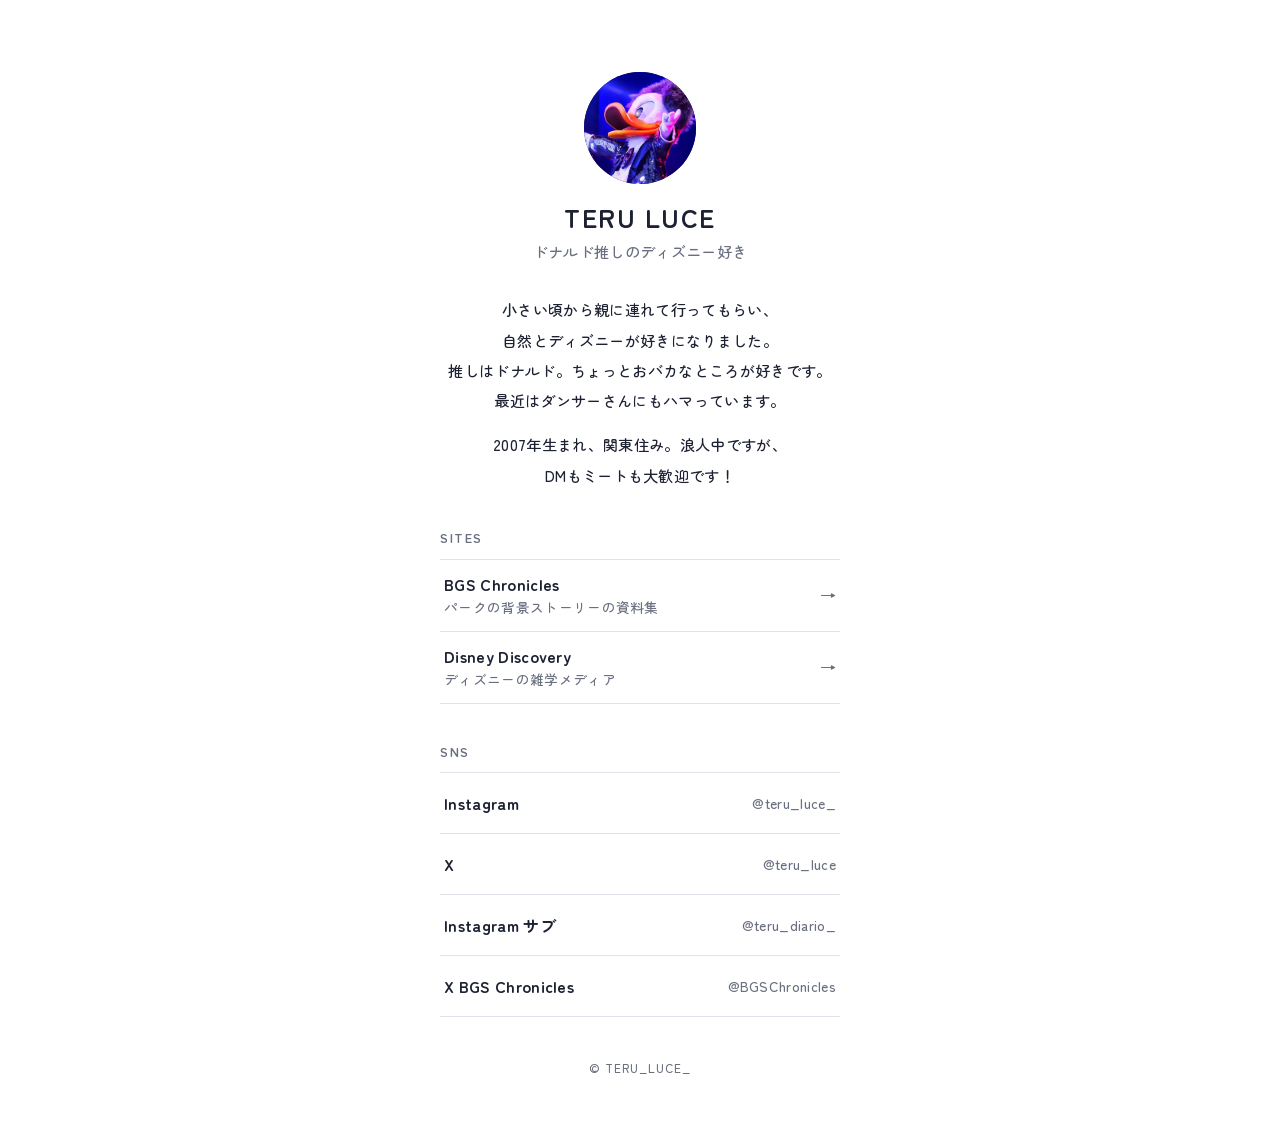
==== commit 341a684f: "Simplify /aboutme/: plain white layout and shorter copy Drop the starry background, gradients, emoji" ====
--- a/aboutme/index.html
+++ b/aboutme/index.html
@@ -4,7 +4,7 @@
   <meta charset="UTF-8">
   <meta name="viewport" content="width=device-width, initial-scale=1, viewport-fit=cover">
   <title>TERU LUCE｜ドナルド推しのディズニー好き</title>
-  <meta name="description" content="ドナルド推しのディズニー好き、TERU LUCEの自己紹介ページ。パークの背景を読み解くBGS Chroniclesと、雑学メディアDisney Discoveryを運営しています。DM・ミート歓迎。">
+  <meta name="description" content="ドナルド推しのディズニー好き、TERU LUCEの自己紹介ページ。運営しているディズニーサイトとSNSをまとめています。DM・ミート歓迎。">
   <meta name="author" content="TERU_LUCE_">
   <meta name="robots" content="index, follow">
   <link rel="canonical" href="https://teruluce.github.io/aboutme/">
@@ -22,37 +22,28 @@
   <meta name="twitter:description" content="ドナルド推しのディズニー好きの自己紹介と、運営しているディズニーサイトのご案内。">
   <meta name="twitter:image" content="https://teruluce.github.io/aboutme/teru-profile-card.jpg">
   <meta name="twitter:image:alt" content="ステージ衣装のドナルドダック">
-  <meta name="theme-color" content="#161b5c">
+  <meta name="theme-color" content="#ffffff">
   <link rel="preconnect" href="https://fonts.googleapis.com">
   <link rel="preconnect" href="https://fonts.gstatic.com" crossorigin>
-  <link href="https://fonts.googleapis.com/css2?family=Poppins:wght@600;700&family=Zen+Maru+Gothic:wght@400;500;700&display=swap" rel="stylesheet">
+  <link href="https://fonts.googleapis.com/css2?family=Zen+Maru+Gothic:wght@400;500;700&display=swap" rel="stylesheet">
   <style>
     :root {
-      color-scheme: dark;
-      --sky-1: #161b5c;
-      --sky-2: #27237c;
-      --sky-3: #46308f;
-      --text: #f7f5ff;
-      --muted: #d2cef3;
-      --card: rgba(255, 255, 255, .09);
-      --card-line: rgba(255, 255, 255, .22);
-      --orange: #ffa62b;
-      --pink: #ff7a8a;
-      --navy-ink: #1a1450;
-      --ease: cubic-bezier(.16, 1, .3, 1);
+      color-scheme: light;
+      --bg: #ffffff;
+      --text: #1d2233;
+      --muted: #6a7080;
+      --line: #dfe2e9;
+      --accent: #1f3b73;
+      --tap: #f3f5f9;
       --font: "Zen Maru Gothic", "Hiragino Maru Gothic ProN", "Hiragino Sans", "Yu Gothic", "Meiryo", sans-serif;
-      --font-en: "Poppins", "Zen Maru Gothic", "Hiragino Sans", sans-serif;
     }
     *, *::before, *::after { box-sizing: border-box; }
-    html {
-      background: var(--sky-2);
-      -webkit-text-size-adjust: 100%;
-      text-size-adjust: 100%;
-    }
+    html { background: var(--bg); -webkit-text-size-adjust: 100%; text-size-adjust: 100%; }
     body {
       margin: 0;
       min-height: 100vh;
       color: var(--text);
+      background: var(--bg);
       font-family: var(--font);
       font-weight: 500;
       line-height: 1.9;
@@ -61,68 +52,31 @@
       word-break: normal;
       overflow-wrap: break-word;
       -webkit-font-smoothing: antialiased;
-      background: linear-gradient(180deg, var(--sky-1) 0%, var(--sky-2) 50%, var(--sky-3) 100%);
-    }
-    /* 夜空の星（画面に固定） */
-    body::before {
-      content: "";
-      position: fixed;
-      inset: 0;
-      z-index: 0;
-      pointer-events: none;
-      background:
-        radial-gradient(1.6px 1.6px at 8% 6%, #fff, transparent 70%),
-        radial-gradient(1.2px 1.2px at 22% 14%, rgba(255,255,255,.85), transparent 70%),
-        radial-gradient(2px 2px at 41% 5%, #ffe9b8, transparent 70%),
-        radial-gradient(1.2px 1.2px at 63% 11%, rgba(255,255,255,.8), transparent 70%),
-        radial-gradient(1.8px 1.8px at 84% 7%, #fff, transparent 70%),
-        radial-gradient(1.2px 1.2px at 93% 19%, rgba(255,255,255,.7), transparent 70%),
-        radial-gradient(1.4px 1.4px at 14% 33%, rgba(255,255,255,.7), transparent 70%),
-        radial-gradient(1.6px 1.6px at 76% 38%, #ffe9b8, transparent 70%),
-        radial-gradient(1.2px 1.2px at 5% 57%, rgba(255,255,255,.6), transparent 70%),
-        radial-gradient(1.4px 1.4px at 90% 63%, rgba(255,255,255,.7), transparent 70%),
-        radial-gradient(1.2px 1.2px at 30% 82%, rgba(255,255,255,.6), transparent 70%),
-        radial-gradient(1.6px 1.6px at 70% 91%, #fff, transparent 70%);
-    }
-    a { color: inherit; }
+    }
+    a { color: inherit; text-decoration: none; }
     img { -webkit-user-drag: none; -webkit-touch-callout: none; }
-    :focus-visible { outline: 3px solid var(--orange); outline-offset: 3px; }
+    :focus-visible { outline: 3px solid var(--accent); outline-offset: 3px; }
 
     /* 言葉のまとまりごとに折り返す（途中で切れないようにする） */
     .ph { display: inline-block; }
-    /* 1文ずつ改行し、行の長さを揃えて「1行に1〜2文字だけ残る」を防ぐ */
     .s { display: block; text-wrap: balance; }
-    .s + .s { margin-top: .35em; }
-    .message p { text-wrap: balance; }
-    .tagline { text-wrap: balance; }
 
     .wrap {
-      position: relative;
-      z-index: 1;
       width: 100%;
-      max-width: 480px;
+      max-width: 440px;
       margin: 0 auto;
-      padding: 30px 18px calc(40px + env(safe-area-inset-bottom));
+      padding: 40px 20px calc(48px + env(safe-area-inset-bottom));
     }
 
     /* ---------- ヘッダー ---------- */
     .hero { text-align: center; }
-    .avatar-ring {
-      width: 140px;
-      height: 140px;
-      margin: 0 auto 18px;
-      padding: 4px;
-      border-radius: 50%;
-      background: linear-gradient(135deg, #ffc15a, var(--pink) 55%, #b98cff);
-      box-shadow: 0 10px 30px rgba(8, 6, 40, .45);
-    }
     .avatar {
-      width: 100%;
-      height: 100%;
+      width: 112px;
+      height: 112px;
+      margin: 0 auto 16px;
       border-radius: 50%;
       overflow: hidden;
       background: #1a1f6b;
-      border: 3px solid var(--sky-2);
     }
     .avatar img {
       display: block;
@@ -134,204 +88,63 @@
     }
     h1 {
       margin: 0;
-      font: 700 2.2rem/1.2 var(--font-en);
-      letter-spacing: .05em;
+      font-size: 1.6rem;
+      font-weight: 700;
+      line-height: 1.3;
+      letter-spacing: .06em;
     }
     .tagline {
-      margin: 8px 0 0;
-      font-size: 1.05rem;
+      margin: 4px 0 0;
+      color: var(--muted);
+      font-size: .95rem;
+      text-wrap: balance;
+    }
+
+    /* ---------- 自己紹介 ---------- */
+    .about { margin: 28px 0 0; text-align: center; }
+    .about p { margin: 0; font-size: .95rem; line-height: 2; }
+    .about p + p { margin-top: .9em; }
+
+    /* ---------- リンク ---------- */
+    .label {
+      margin: 36px 0 8px;
+      color: var(--muted);
+      font-size: .8rem;
       font-weight: 700;
-      line-height: 1.7;
-    }
-    .chips {
-      display: flex;
-      flex-wrap: wrap;
-      justify-content: center;
-      gap: 8px;
-      margin: 16px 0 0;
-      padding: 0;
-      list-style: none;
-    }
-    .chips li {
-      padding: 2px 14px;
-      border: 1px solid var(--card-line);
-      border-radius: 999px;
-      background: rgba(255, 255, 255, .12);
-      font-size: .85rem;
-      line-height: 1.9;
-      white-space: nowrap;
-    }
-
-    /* ---------- セクション共通 ---------- */
-    .section { margin-top: 34px; }
-    .section-title {
-      display: flex;
-      align-items: baseline;
-      gap: 8px;
-      margin: 0 0 12px 2px;
-      font: 700 1.1rem/1.4 var(--font-en);
-      letter-spacing: .04em;
-    }
-    .section-title::before {
-      content: "✦";
-      color: var(--orange);
-      font-size: .9em;
-    }
-    .section-title small {
-      font: 500 .8rem var(--font);
-      color: var(--muted);
-      letter-spacing: .06em;
-    }
-    .card {
-      border: 1px solid var(--card-line);
-      border-radius: 20px;
-      background: var(--card);
-      padding: 18px 18px;
-    }
-
-    /* ---------- 自己紹介 ---------- */
-    .about-card p {
-      margin: 0 0 1em;
-      font-size: 1rem;
-      line-height: 1.95;
-      text-align: left;
-    }
-    .about-card p:last-child { margin-bottom: 0; }
-
-    /* ---------- サイト ---------- */
-    .sites { display: grid; gap: 12px; margin: 0; padding: 0; list-style: none; }
-    .site {
-      display: grid;
-      grid-template-columns: 44px 1fr auto;
-      align-items: center;
-      gap: 12px;
-      min-height: 76px;
-      padding: 14px 14px;
-      border: 1px solid var(--card-line);
-      border-radius: 20px;
-      background: var(--card);
-      text-decoration: none;
-      -webkit-tap-highlight-color: rgba(255, 166, 43, .18);
-      transition: transform .2s var(--ease), background .2s;
-    }
-    .site:active { transform: scale(.985); background: rgba(255, 255, 255, .15); }
-    .site-icon {
-      display: grid;
-      place-items: center;
-      width: 44px;
-      height: 44px;
-      border-radius: 14px;
-      background: rgba(255, 255, 255, .14);
-      font-size: 1.35rem;
-      line-height: 1;
-    }
-    .site-title {
-      display: block;
-      font: 700 1.05rem/1.4 var(--font-en);
-      letter-spacing: .02em;
-    }
-    .site-desc {
-      display: block;
-      margin-top: 2px;
-      font-size: .875rem;
-      line-height: 1.7;
-      color: var(--muted);
-    }
-    .site-arrow { color: var(--orange); font-size: 1.2rem; line-height: 1; }
-
-    /* ---------- メッセージ ---------- */
-    .message {
-      border-color: rgba(255, 166, 43, .55);
-      background: linear-gradient(135deg, rgba(255, 166, 43, .2), rgba(255, 122, 138, .14));
-      text-align: center;
-      padding: 20px 16px;
-    }
-    .msg-title {
-      margin: 0 0 6px;
-      font: 700 1.05rem/1.5 var(--font-en);
-      letter-spacing: .04em;
-      color: #ffd08a;
-    }
-    .message p { margin: 0; font-size: 1rem; line-height: 1.95; }
-    .message .msg-title + p { margin-top: 0; }
-
-    /* ---------- SNS ---------- */
-    .sns { display: flex; flex-direction: column; gap: 12px; }
-    .sns-btn {
+      letter-spacing: .12em;
+    }
+    .links { margin: 0; padding: 0; list-style: none; border-top: 1px solid var(--line); }
+    .links li { border-bottom: 1px solid var(--line); }
+    .link {
       display: flex;
       align-items: center;
       justify-content: space-between;
-      flex-wrap: wrap;
-      gap: 2px 12px;
-      min-height: 56px;
-      padding: 10px 20px;
-      border: 1px solid var(--card-line);
-      border-radius: 18px;
-      background: var(--card);
-      color: var(--text);
-      text-decoration: none;
+      gap: 16px;
+      min-height: 60px;
+      padding: 12px 4px;
       -webkit-tap-highlight-color: transparent;
-      transition: transform .2s var(--ease), background .2s;
-    }
-    .sns-btn:active { transform: scale(.985); background: rgba(255, 255, 255, .16); }
-    .sns-label { font: 700 .95rem/1.5 var(--font-en); letter-spacing: .02em; }
-    .sns-handle { font-size: .875rem; color: var(--muted); letter-spacing: .02em; }
-    .sns-btn.primary {
-      border-color: transparent;
-      background: linear-gradient(135deg, #ffb53d, var(--pink));
-      color: var(--navy-ink);
-      box-shadow: 0 8px 20px rgba(255, 122, 138, .28);
-    }
-    .sns-btn.primary:active { background: linear-gradient(135deg, #f0a52e, #ee6c7d); }
-    .sns-btn.primary .sns-handle { color: var(--navy-ink); opacity: .85; }
-    .sns-btn.white {
-      border-color: transparent;
-      background: #fff;
-      color: var(--navy-ink);
-    }
-    .sns-btn.white:active { background: #ece9ff; }
-    .sns-btn.white .sns-handle { color: #4b4682; }
-    .sns-sub {
-      margin: 10px 0 -2px 4px;
-      font: 700 .8rem/1.6 var(--font-en);
-      letter-spacing: .1em;
+    }
+    .link:active { background: var(--tap); }
+    .link-main { min-width: 0; }
+    .link-title { display: block; font-weight: 700; line-height: 1.5; }
+    .link-desc { display: block; color: var(--muted); font-size: .85rem; line-height: 1.7; }
+    .link-side { flex: none; color: var(--muted); font-size: .875rem; }
+    .link-arrow { flex: none; color: var(--muted); }
+
+    footer {
+      margin-top: 40px;
+      text-align: center;
       color: var(--muted);
-    }
-
-    /* ---------- フッター ---------- */
-    footer {
-      margin-top: 38px;
-      text-align: center;
-      font: 600 .75rem/1.8 var(--font-en);
-      letter-spacing: .1em;
-      color: var(--muted);
-    }
-
-    /* ---------- 表示アニメ ---------- */
-    @media (prefers-reduced-motion: no-preference) {
-      .hero, .section {
-        animation: rise .7s var(--ease) both;
-      }
-      .section:nth-of-type(1) { animation-delay: .08s; }
-      .section:nth-of-type(2) { animation-delay: .16s; }
-      .section:nth-of-type(3) { animation-delay: .24s; }
-      .section:nth-of-type(4) { animation-delay: .32s; }
-      @keyframes rise {
-        from { opacity: 0; transform: translateY(14px); }
-        to { opacity: 1; transform: none; }
-      }
+      font-size: .75rem;
+      letter-spacing: .08em;
     }
 
     @media (max-width: 360px) {
-      .wrap { padding-left: 14px; padding-right: 14px; }
-      h1 { font-size: 2rem; }
-      .card { padding: 16px 14px; }
-      .site { gap: 10px; padding: 12px; }
-      .chips { gap: 6px; }
-      .chips li { padding: 2px 10px; font-size: .8rem; }
+      .wrap { padding-left: 16px; padding-right: 16px; }
+      .link { gap: 10px; }
     }
     @media (min-width: 641px) {
-      .wrap { padding-top: 56px; }
+      .wrap { padding-top: 72px; }
     }
   </style>
 </head>
@@ -339,87 +152,76 @@
   <main class="wrap">
 
     <header class="hero">
-      <div class="avatar-ring">
-        <div class="avatar">
-          <img src="teru-profile.jpg" alt="ステージ衣装を着たドナルドダック" width="132" height="132" decoding="async" fetchpriority="high">
-        </div>
+      <div class="avatar">
+        <img src="teru-profile.jpg" alt="ステージ衣装を着たドナルドダック" width="112" height="112" decoding="async" fetchpriority="high">
       </div>
       <h1>TERU LUCE</h1>
-      <p class="tagline"><span class="ph">ドナルド推しの</span><span class="ph">ディズニー好き🦆</span></p>
-      <ul class="chips" aria-label="好きなもの">
-        <li>🦆 ドナルド</li>
-        <li>💃 ダンサー</li>
-        <li>🏰 舞浜</li>
-      </ul>
+      <p class="tagline"><span class="ph">ドナルド推しの</span><span class="ph">ディズニー好き</span></p>
     </header>
 
-    <section class="section" aria-label="自己紹介">
-      <h2 class="section-title">About me<small>自己紹介</small></h2>
-      <div class="card about-card">
-        <p><span class="ph">小さい頃から</span><span class="ph">親にパークへ</span><span class="ph">連れて行ってもらい、</span><span class="ph">気づけば</span><span class="ph">ディズニーが</span><span class="ph">大好きに</span><span class="ph">なっていました。</span></p>
-        <p>
-          <span class="s"><span class="ph">推しは</span><span class="ph">ドナルドです。</span></span>
-          <span class="s"><span class="ph">ちょっとおバカな</span><span class="ph">ところが</span><span class="ph">大好きで、</span><span class="ph">キャラクターは</span><span class="ph">基本みんな</span><span class="ph">好きです。</span></span>
-          <span class="s"><span class="ph">最近は</span><span class="ph">ダンサーさんにも</span><span class="ph">夢中になり</span><span class="ph">始めました。</span></span>
-        </p>
-        <p>
-          <span class="s"><span class="ph">関東住みなので、</span><span class="ph">たまに</span><span class="ph">舞浜へ</span><span class="ph">行っています。</span></span>
-          <span class="s"><span class="ph">今は</span><span class="ph">受験期で</span><span class="ph">あまり</span><span class="ph">行けていませんが、</span><span class="ph">また行ける日を</span><span class="ph">楽しみにしています。</span></span>
-        </p>
-      </div>
+    <section class="about" aria-label="自己紹介">
+      <p>
+        <span class="s"><span class="ph">小さい頃から</span><span class="ph">親に連れて行ってもらい、</span><span class="ph">自然と</span><span class="ph">ディズニーが</span><span class="ph">好きになりました。</span></span>
+        <span class="s"><span class="ph">推しはドナルド。</span><span class="ph">ちょっとおバカなところが</span><span class="ph">好きです。</span></span>
+        <span class="s"><span class="ph">最近は</span><span class="ph">ダンサーさんにも</span><span class="ph">ハマっています。</span></span>
+      </p>
+      <p>
+        <span class="s"><span class="ph">2007年生まれ、</span><span class="ph">関東住み。</span><span class="ph">浪人中ですが、</span></span>
+        <span class="s"><span class="ph">DMもミートも</span><span class="ph">大歓迎です！</span></span>
+      </p>
     </section>
 
-    <section class="section" aria-label="運営しているサイト">
-      <h2 class="section-title">My Sites<small>やっていること</small></h2>
-      <ul class="sites">
-        <li>
-          <a class="site" href="https://teruluce.github.io/disney-bgs/">
-            <span class="site-icon" aria-hidden="true">📖</span>
-            <span>
-              <span class="site-title">BGS Chronicles</span>
-              <span class="site-desc"><span class="ph">パークの背景ストーリーを</span><span class="ph">読み解く資料集</span></span>
-            </span>
-            <span class="site-arrow" aria-hidden="true">↗</span>
-          </a>
-        </li>
-        <li>
-          <a class="site" href="https://teruluce.github.io/disney-discovery/">
-            <span class="site-icon" aria-hidden="true">✨</span>
-            <span>
-              <span class="site-title">Disney Discovery</span>
-              <span class="site-desc"><span class="ph">映画やキャラクター、</span><span class="ph">パークの話題を</span><span class="ph">気軽に読める</span><span class="ph">雑学メディア</span></span>
-            </span>
-            <span class="site-arrow" aria-hidden="true">↗</span>
-          </a>
-        </li>
-      </ul>
-    </section>
-
-    <section class="section" aria-label="メッセージ">
-      <div class="card message">
-        <p class="msg-title">DM welcome 💌</p>
-        <p><span class="ph">2007年生まれの</span><span class="ph">19歳です。</span></p>
-        <p><span class="ph">浪人中ですが、</span><span class="ph">気にせず</span><span class="ph">DMを</span><span class="ph">いただけたら</span><span class="ph">嬉しいです！</span></p>
-        <p><span class="ph">ミートも</span><span class="ph">大歓迎です。</span></p>
-      </div>
-    </section>
-
-    <section class="section" aria-label="SNS">
-      <h2 class="section-title">Find me<small>SNS</small></h2>
-      <div class="sns">
-        <a class="sns-btn primary" href="https://www.instagram.com/teru_luce_/" target="_blank" rel="noopener noreferrer"><span class="sns-label">Instagram</span><span class="sns-handle">@teru_luce_</span></a>
-        <a class="sns-btn white" href="https://x.com/teru_luce" target="_blank" rel="noopener noreferrer"><span class="sns-label">X</span><span class="sns-handle">@teru_luce</span></a>
-
-        <p class="sns-sub">OTHER ACCOUNTS</p>
-
-        <a class="sns-btn" href="https://www.instagram.com/teru_diario_/" target="_blank" rel="noopener noreferrer"><span class="sns-label">Instagram / Diario</span><span class="sns-handle">@teru_diario_</span></a>
-        <a class="sns-btn" href="https://x.com/BGSChronicles" target="_blank" rel="noopener noreferrer"><span class="sns-label">X / BGS Chronicles</span><span class="sns-handle">@BGSChronicles</span></a>
-      </div>
-    </section>
-
-    <footer>
-      <span>&copy; TERU_LUCE_</span>
-    </footer>
+    <h2 class="label">SITES</h2>
+    <ul class="links">
+      <li>
+        <a class="link" href="https://teruluce.github.io/disney-bgs/">
+          <span class="link-main">
+            <span class="link-title">BGS Chronicles</span>
+            <span class="link-desc">パークの背景ストーリーの資料集</span>
+          </span>
+          <span class="link-arrow" aria-hidden="true">→</span>
+        </a>
+      </li>
+      <li>
+        <a class="link" href="https://teruluce.github.io/disney-discovery/">
+          <span class="link-main">
+            <span class="link-title">Disney Discovery</span>
+            <span class="link-desc">ディズニーの雑学メディア</span>
+          </span>
+          <span class="link-arrow" aria-hidden="true">→</span>
+        </a>
+      </li>
+    </ul>
+
+    <h2 class="label">SNS</h2>
+    <ul class="links">
+      <li>
+        <a class="link" href="https://www.instagram.com/teru_luce_/" target="_blank" rel="noopener noreferrer">
+          <span class="link-title">Instagram</span>
+          <span class="link-side">@teru_luce_</span>
+        </a>
+      </li>
+      <li>
+        <a class="link" href="https://x.com/teru_luce" target="_blank" rel="noopener noreferrer">
+          <span class="link-title">X</span>
+          <span class="link-side">@teru_luce</span>
+        </a>
+      </li>
+      <li>
+        <a class="link" href="https://www.instagram.com/teru_diario_/" target="_blank" rel="noopener noreferrer">
+          <span class="link-title">Instagram サブ</span>
+          <span class="link-side">@teru_diario_</span>
+        </a>
+      </li>
+      <li>
+        <a class="link" href="https://x.com/BGSChronicles" target="_blank" rel="noopener noreferrer">
+          <span class="link-title">X BGS Chronicles</span>
+          <span class="link-side">@BGSChronicles</span>
+        </a>
+      </li>
+    </ul>
+
+    <footer>&copy; TERU_LUCE_</footer>
 
   </main>
 </body>
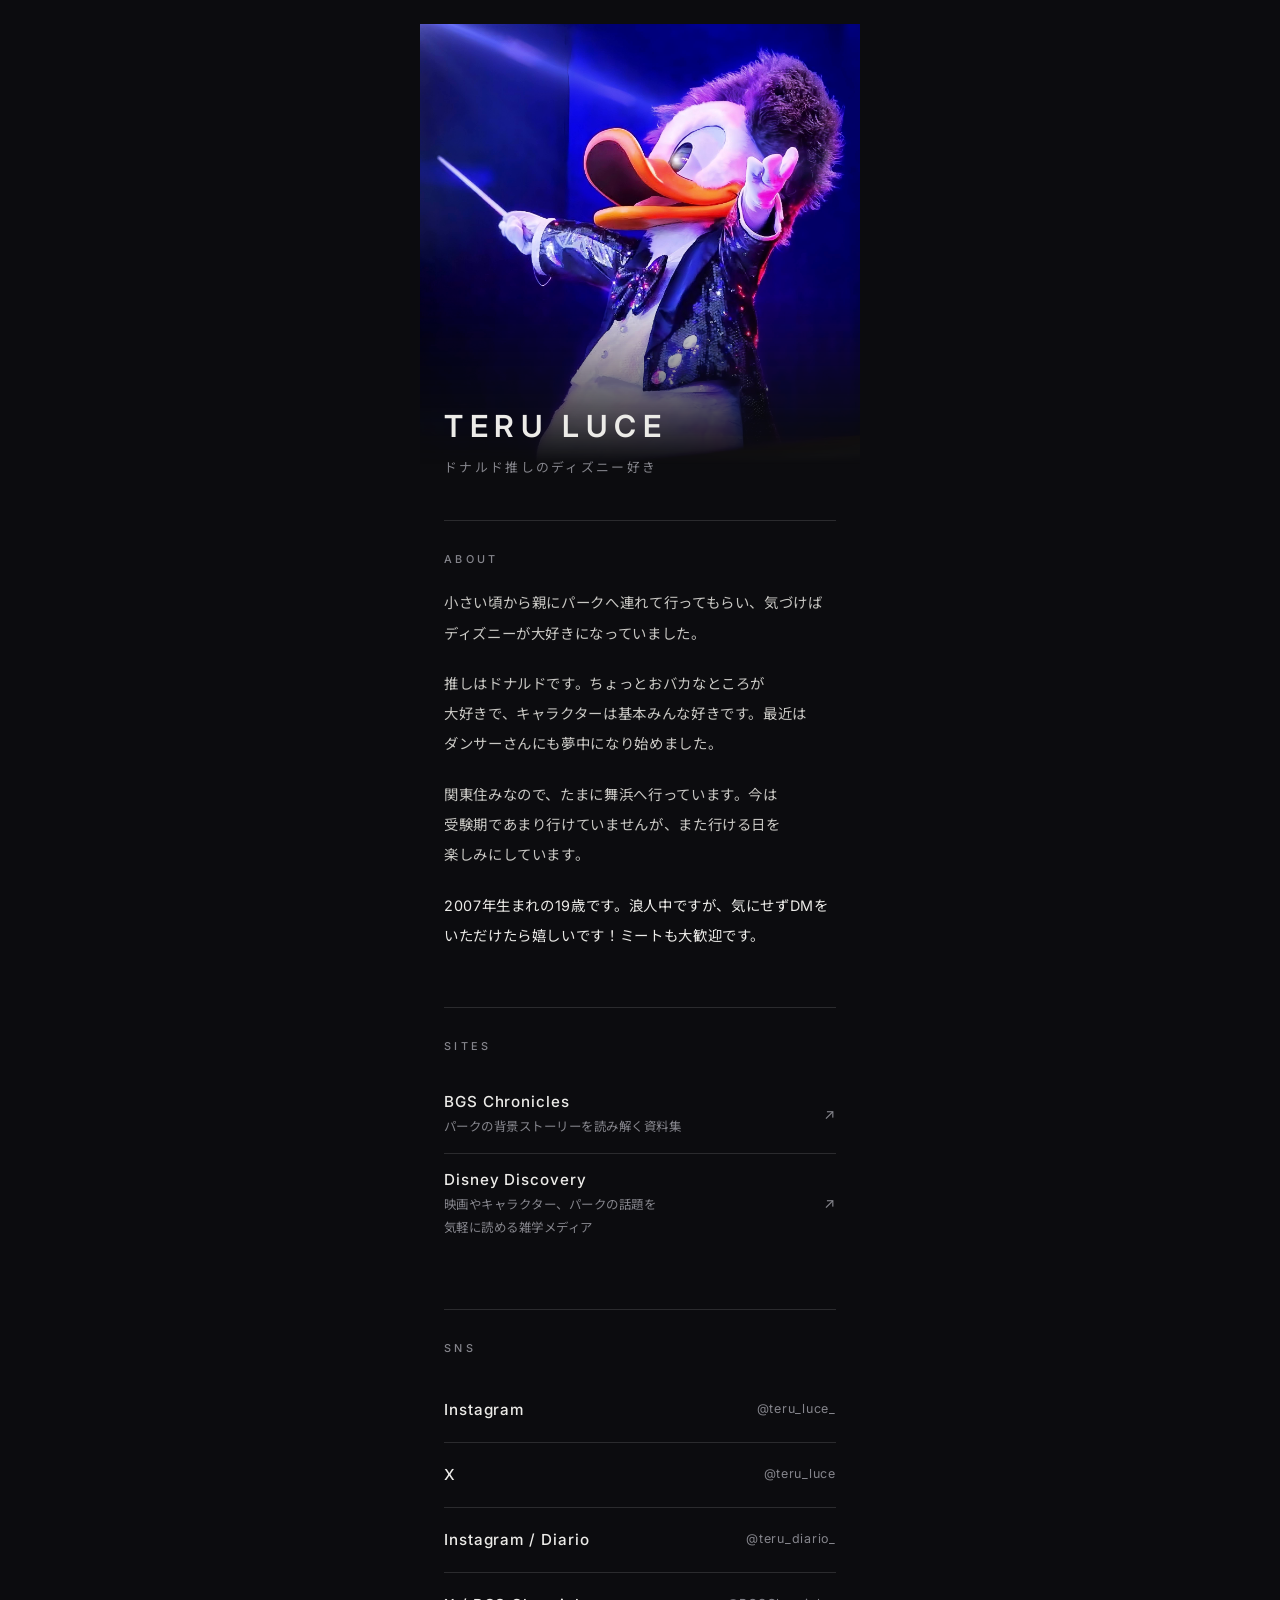
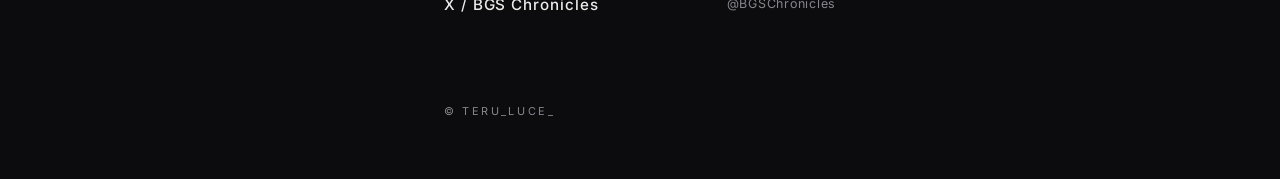
==== commit 079c826c: "Restyle /aboutme/ as a dark, minimal editorial page Replace the white, rounded look with a near-blac" ====
--- a/aboutme/index.html
+++ b/aboutme/index.html
@@ -22,32 +22,32 @@
   <meta name="twitter:description" content="ドナルド推しのディズニー好きの自己紹介と、運営しているディズニーサイトのご案内。">
   <meta name="twitter:image" content="https://teruluce.github.io/aboutme/teru-profile-card.jpg">
   <meta name="twitter:image:alt" content="ステージ衣装のドナルドダック">
-  <meta name="theme-color" content="#ffffff">
+  <meta name="theme-color" content="#0c0c0f">
   <link rel="preconnect" href="https://fonts.googleapis.com">
   <link rel="preconnect" href="https://fonts.gstatic.com" crossorigin>
-  <link href="https://fonts.googleapis.com/css2?family=Zen+Maru+Gothic:wght@400;500;700&display=swap" rel="stylesheet">
+  <link href="https://fonts.googleapis.com/css2?family=Inter:wght@400;500;600&family=Noto+Sans+JP:wght@300;400;500&display=swap" rel="stylesheet">
   <style>
     :root {
-      color-scheme: light;
-      --bg: #ffffff;
-      --text: #1d2233;
-      --muted: #6a7080;
-      --line: #dfe2e9;
-      --accent: #1f3b73;
-      --tap: #f3f5f9;
-      --font: "Zen Maru Gothic", "Hiragino Maru Gothic ProN", "Hiragino Sans", "Yu Gothic", "Meiryo", sans-serif;
+      color-scheme: dark;
+      --bg: #0c0c0f;
+      --text: #ecebe8;
+      --body: #c9c8c4;
+      --muted: #85858c;
+      --line: rgba(255, 255, 255, .13);
+      --tap: rgba(255, 255, 255, .05);
+      --font: "Inter", "Noto Sans JP", "Hiragino Sans", "Hiragino Kaku Gothic ProN", "Yu Gothic", "Meiryo", sans-serif;
     }
     *, *::before, *::after { box-sizing: border-box; }
     html { background: var(--bg); -webkit-text-size-adjust: 100%; text-size-adjust: 100%; }
     body {
       margin: 0;
       min-height: 100vh;
-      color: var(--text);
+      color: var(--body);
       background: var(--bg);
       font-family: var(--font);
-      font-weight: 500;
-      line-height: 1.9;
-      letter-spacing: .02em;
+      font-weight: 400;
+      line-height: 2;
+      letter-spacing: .04em;
       line-break: strict;
       word-break: normal;
       overflow-wrap: break-word;
@@ -55,96 +55,108 @@
     }
     a { color: inherit; text-decoration: none; }
     img { -webkit-user-drag: none; -webkit-touch-callout: none; }
-    :focus-visible { outline: 3px solid var(--accent); outline-offset: 3px; }
+    :focus-visible { outline: 2px solid var(--text); outline-offset: 3px; }
 
     /* 言葉のまとまりごとに折り返す（途中で切れないようにする） */
     .ph { display: inline-block; }
-    .s { display: block; text-wrap: balance; }
 
     .wrap {
       width: 100%;
       max-width: 440px;
       margin: 0 auto;
-      padding: 40px 20px calc(48px + env(safe-area-inset-bottom));
+      padding: 0 24px calc(56px + env(safe-area-inset-bottom));
     }
 
     /* ---------- ヘッダー ---------- */
-    .hero { text-align: center; }
-    .avatar {
-      width: 112px;
-      height: 112px;
-      margin: 0 auto 16px;
-      border-radius: 50%;
+    .hero { margin: 0 -24px; }
+    .hero-photo {
+      position: relative;
+      aspect-ratio: 1 / 1;
       overflow: hidden;
-      background: #1a1f6b;
-    }
-    .avatar img {
+    }
+    .hero-photo img {
       display: block;
       width: 100%;
       height: 100%;
       object-fit: cover;
-      transform: scale(1.4);
-      transform-origin: 85% 15%;
-    }
+      filter: saturate(.9) contrast(1.02);
+      -webkit-mask-image: linear-gradient(to bottom, #000 62%, transparent 100%);
+      mask-image: linear-gradient(to bottom, #000 62%, transparent 100%);
+    }
+    .hero-text { position: relative; margin-top: -56px; padding: 0 24px; }
     h1 {
       margin: 0;
-      font-size: 1.6rem;
-      font-weight: 700;
-      line-height: 1.3;
-      letter-spacing: .06em;
+      color: var(--text);
+      font-size: 1.9rem;
+      font-weight: 600;
+      line-height: 1.2;
+      letter-spacing: .22em;
     }
     .tagline {
-      margin: 4px 0 0;
-      color: var(--muted);
-      font-size: .95rem;
-      text-wrap: balance;
-    }
-
-    /* ---------- 自己紹介 ---------- */
-    .about { margin: 28px 0 0; text-align: center; }
-    .about p { margin: 0; font-size: .95rem; line-height: 2; }
-    .about p + p { margin-top: .9em; }
-
-    /* ---------- リンク ---------- */
-    .label {
-      margin: 36px 0 8px;
+      margin: 12px 0 0;
       color: var(--muted);
       font-size: .8rem;
-      font-weight: 700;
-      letter-spacing: .12em;
-    }
-    .links { margin: 0; padding: 0; list-style: none; border-top: 1px solid var(--line); }
-    .links li { border-bottom: 1px solid var(--line); }
+      line-height: 1.8;
+      letter-spacing: .18em;
+    }
+
+    /* ---------- ラベル・区切り ---------- */
+    .label {
+      margin: 0 0 18px;
+      color: var(--muted);
+      font-family: "Inter", sans-serif;
+      font-size: .68rem;
+      font-weight: 500;
+      letter-spacing: .3em;
+    }
+    .section { margin-top: 56px; padding-top: 28px; border-top: 1px solid var(--line); }
+    .section.first { margin-top: 40px; }
+
+    /* ---------- 自己紹介 ---------- */
+    .about p { margin: 0; font-size: .9rem; line-height: 2.1; text-wrap: pretty; }
+    .about p + p { margin-top: 1.4em; }
+    .dm { margin-top: 1.4em; color: var(--text); }
+
+    /* ---------- リンク ---------- */
+    .links { margin: 0; padding: 0; list-style: none; }
+    .links li + li { border-top: 1px solid var(--line); }
     .link {
       display: flex;
       align-items: center;
       justify-content: space-between;
-      gap: 16px;
-      min-height: 60px;
-      padding: 12px 4px;
+      gap: 20px;
+      min-height: 64px;
+      padding: 14px 0;
       -webkit-tap-highlight-color: transparent;
+      transition: padding .25s ease, background .25s ease;
     }
     .link:active { background: var(--tap); }
     .link-main { min-width: 0; }
-    .link-title { display: block; font-weight: 700; line-height: 1.5; }
-    .link-desc { display: block; color: var(--muted); font-size: .85rem; line-height: 1.7; }
-    .link-side { flex: none; color: var(--muted); font-size: .875rem; }
-    .link-arrow { flex: none; color: var(--muted); }
+    .link-title { display: block; color: var(--text); font-size: .95rem; font-weight: 500; line-height: 1.6; letter-spacing: .06em; }
+    .link-desc { display: block; margin-top: 2px; color: var(--muted); font-size: .78rem; line-height: 1.8; letter-spacing: .04em; }
+    .link-side { flex: none; color: var(--muted); font-size: .78rem; letter-spacing: .06em; }
+    .link-arrow { flex: none; color: var(--muted); font-size: .9rem; }
 
     footer {
-      margin-top: 40px;
-      text-align: center;
+      margin-top: 64px;
       color: var(--muted);
-      font-size: .75rem;
-      letter-spacing: .08em;
-    }
-
+      font-family: "Inter", sans-serif;
+      font-size: .68rem;
+      letter-spacing: .24em;
+    }
+
+    @media (hover: hover) {
+      .link:hover { padding-left: 6px; padding-right: 6px; background: var(--tap); }
+    }
     @media (max-width: 360px) {
-      .wrap { padding-left: 16px; padding-right: 16px; }
-      .link { gap: 10px; }
+      .wrap { padding-left: 20px; padding-right: 20px; }
+      .hero { margin: 0 -20px; }
+      .hero-text { padding: 0 20px; }
+      h1 { font-size: 1.65rem; letter-spacing: .18em; }
+      .link { gap: 12px; }
     }
     @media (min-width: 641px) {
-      .wrap { padding-top: 72px; }
+      body { padding-top: 24px; }
     }
   </style>
 </head>
@@ -152,74 +164,76 @@
   <main class="wrap">
 
     <header class="hero">
-      <div class="avatar">
-        <img src="teru-profile.jpg" alt="ステージ衣装を着たドナルドダック" width="112" height="112" decoding="async" fetchpriority="high">
+      <div class="hero-photo">
+        <img src="teru-profile.jpg" alt="ステージ衣装を着たドナルドダック" width="1200" height="1200" decoding="async" fetchpriority="high">
       </div>
-      <h1>TERU LUCE</h1>
-      <p class="tagline"><span class="ph">ドナルド推しの</span><span class="ph">ディズニー好き</span></p>
+      <div class="hero-text">
+        <h1>TERU LUCE</h1>
+        <p class="tagline"><span class="ph">ドナルド推しの</span><span class="ph">ディズニー好き</span></p>
+      </div>
     </header>
 
-    <section class="about" aria-label="自己紹介">
-      <p>
-        <span class="s"><span class="ph">小さい頃から</span><span class="ph">親に連れて行ってもらい、</span><span class="ph">自然と</span><span class="ph">ディズニーが</span><span class="ph">好きになりました。</span></span>
-        <span class="s"><span class="ph">推しはドナルド。</span><span class="ph">ちょっとおバカなところが</span><span class="ph">好きです。</span></span>
-        <span class="s"><span class="ph">最近は</span><span class="ph">ダンサーさんにも</span><span class="ph">ハマっています。</span></span>
-      </p>
-      <p>
-        <span class="s"><span class="ph">2007年生まれ、</span><span class="ph">関東住み。</span><span class="ph">浪人中ですが、</span></span>
-        <span class="s"><span class="ph">DMもミートも</span><span class="ph">大歓迎です！</span></span>
-      </p>
+    <section class="section first about" aria-label="自己紹介">
+      <h2 class="label">ABOUT</h2>
+      <p><span class="ph">小さい頃から</span><span class="ph">親にパークへ</span><span class="ph">連れて行ってもらい、</span><span class="ph">気づけば</span><span class="ph">ディズニーが</span><span class="ph">大好きに</span><span class="ph">なっていました。</span></p>
+      <p><span class="ph">推しは</span><span class="ph">ドナルドです。</span><span class="ph">ちょっとおバカな</span><span class="ph">ところが</span><span class="ph">大好きで、</span><span class="ph">キャラクターは</span><span class="ph">基本みんな</span><span class="ph">好きです。</span><span class="ph">最近は</span><span class="ph">ダンサーさんにも</span><span class="ph">夢中になり</span><span class="ph">始めました。</span></p>
+      <p><span class="ph">関東住みなので、</span><span class="ph">たまに</span><span class="ph">舞浜へ</span><span class="ph">行っています。</span><span class="ph">今は</span><span class="ph">受験期で</span><span class="ph">あまり</span><span class="ph">行けていませんが、</span><span class="ph">また行ける日を</span><span class="ph">楽しみにしています。</span></p>
+      <p class="dm"><span class="ph">2007年生まれの</span><span class="ph">19歳です。</span><span class="ph">浪人中ですが、</span><span class="ph">気にせず</span><span class="ph">DMを</span><span class="ph">いただけたら</span><span class="ph">嬉しいです！</span><span class="ph">ミートも</span><span class="ph">大歓迎です。</span></p>
     </section>
 
-    <h2 class="label">SITES</h2>
-    <ul class="links">
-      <li>
-        <a class="link" href="https://teruluce.github.io/disney-bgs/">
-          <span class="link-main">
-            <span class="link-title">BGS Chronicles</span>
-            <span class="link-desc">パークの背景ストーリーの資料集</span>
-          </span>
-          <span class="link-arrow" aria-hidden="true">→</span>
-        </a>
-      </li>
-      <li>
-        <a class="link" href="https://teruluce.github.io/disney-discovery/">
-          <span class="link-main">
-            <span class="link-title">Disney Discovery</span>
-            <span class="link-desc">ディズニーの雑学メディア</span>
-          </span>
-          <span class="link-arrow" aria-hidden="true">→</span>
-        </a>
-      </li>
-    </ul>
-
-    <h2 class="label">SNS</h2>
-    <ul class="links">
-      <li>
-        <a class="link" href="https://www.instagram.com/teru_luce_/" target="_blank" rel="noopener noreferrer">
-          <span class="link-title">Instagram</span>
-          <span class="link-side">@teru_luce_</span>
-        </a>
-      </li>
-      <li>
-        <a class="link" href="https://x.com/teru_luce" target="_blank" rel="noopener noreferrer">
-          <span class="link-title">X</span>
-          <span class="link-side">@teru_luce</span>
-        </a>
-      </li>
-      <li>
-        <a class="link" href="https://www.instagram.com/teru_diario_/" target="_blank" rel="noopener noreferrer">
-          <span class="link-title">Instagram サブ</span>
-          <span class="link-side">@teru_diario_</span>
-        </a>
-      </li>
-      <li>
-        <a class="link" href="https://x.com/BGSChronicles" target="_blank" rel="noopener noreferrer">
-          <span class="link-title">X BGS Chronicles</span>
-          <span class="link-side">@BGSChronicles</span>
-        </a>
-      </li>
-    </ul>
+    <section class="section" aria-label="サイト">
+      <h2 class="label">SITES</h2>
+      <ul class="links">
+        <li>
+          <a class="link" href="https://teruluce.github.io/disney-bgs/">
+            <span class="link-main">
+              <span class="link-title">BGS Chronicles</span>
+              <span class="link-desc"><span class="ph">パークの背景ストーリーを</span><span class="ph">読み解く資料集</span></span>
+            </span>
+            <span class="link-arrow" aria-hidden="true">↗</span>
+          </a>
+        </li>
+        <li>
+          <a class="link" href="https://teruluce.github.io/disney-discovery/">
+            <span class="link-main">
+              <span class="link-title">Disney Discovery</span>
+              <span class="link-desc"><span class="ph">映画やキャラクター、</span><span class="ph">パークの話題を</span><span class="ph">気軽に読める雑学メディア</span></span>
+            </span>
+            <span class="link-arrow" aria-hidden="true">↗</span>
+          </a>
+        </li>
+      </ul>
+    </section>
+
+    <section class="section" aria-label="SNS">
+      <h2 class="label">SNS</h2>
+      <ul class="links">
+        <li>
+          <a class="link" href="https://www.instagram.com/teru_luce_/" target="_blank" rel="noopener noreferrer">
+            <span class="link-title">Instagram</span>
+            <span class="link-side">@teru_luce_</span>
+          </a>
+        </li>
+        <li>
+          <a class="link" href="https://x.com/teru_luce" target="_blank" rel="noopener noreferrer">
+            <span class="link-title">X</span>
+            <span class="link-side">@teru_luce</span>
+          </a>
+        </li>
+        <li>
+          <a class="link" href="https://www.instagram.com/teru_diario_/" target="_blank" rel="noopener noreferrer">
+            <span class="link-title">Instagram / Diario</span>
+            <span class="link-side">@teru_diario_</span>
+          </a>
+        </li>
+        <li>
+          <a class="link" href="https://x.com/BGSChronicles" target="_blank" rel="noopener noreferrer">
+            <span class="link-title">X / BGS Chronicles</span>
+            <span class="link-side">@BGSChronicles</span>
+          </a>
+        </li>
+      </ul>
+    </section>
 
     <footer>&copy; TERU_LUCE_</footer>
 
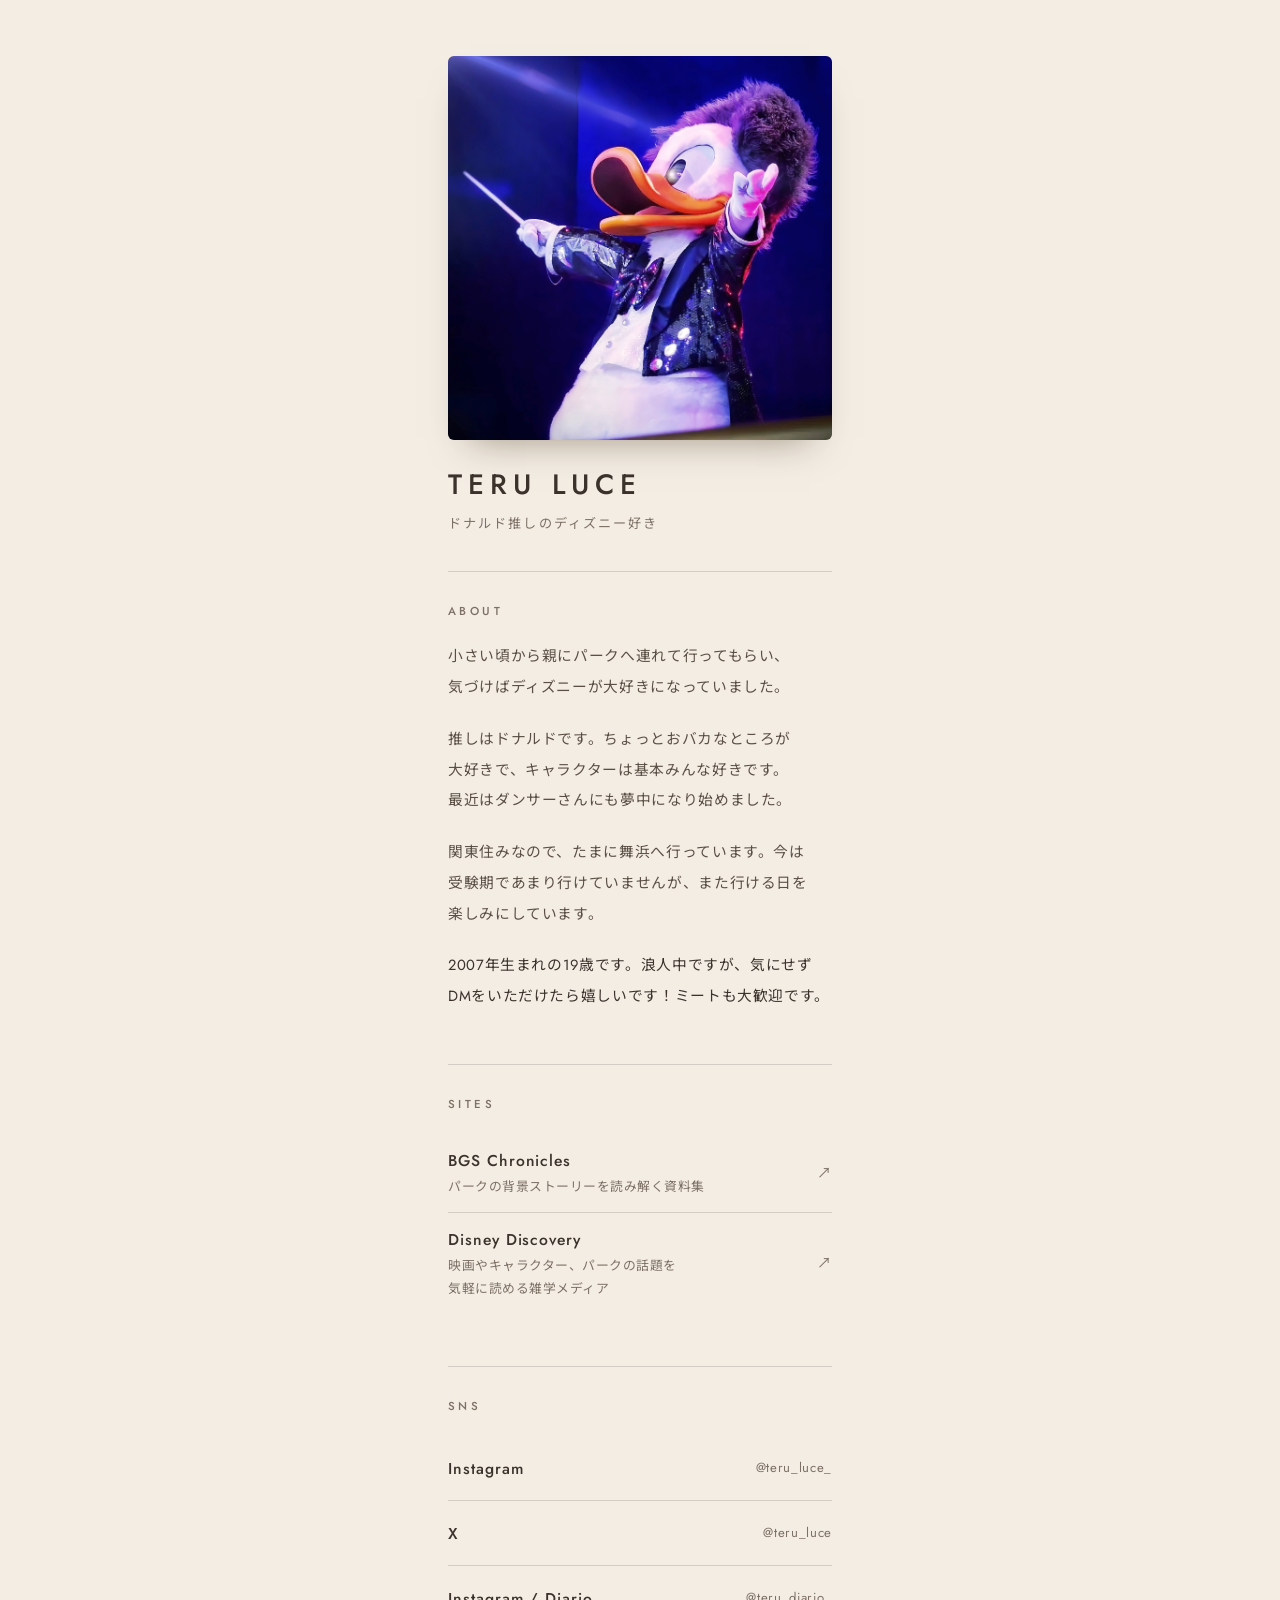
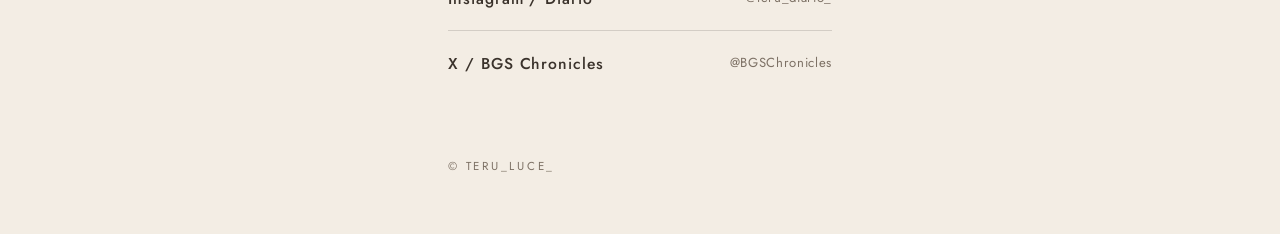
==== commit 8998c719: "Restyle /aboutme/ with a calm beige cafe look Switch from the dark theme to a warm beige page with b" ====
--- a/aboutme/index.html
+++ b/aboutme/index.html
@@ -22,20 +22,21 @@
   <meta name="twitter:description" content="ドナルド推しのディズニー好きの自己紹介と、運営しているディズニーサイトのご案内。">
   <meta name="twitter:image" content="https://teruluce.github.io/aboutme/teru-profile-card.jpg">
   <meta name="twitter:image:alt" content="ステージ衣装のドナルドダック">
-  <meta name="theme-color" content="#0c0c0f">
+  <meta name="theme-color" content="#f3ede4">
   <link rel="preconnect" href="https://fonts.googleapis.com">
   <link rel="preconnect" href="https://fonts.gstatic.com" crossorigin>
-  <link href="https://fonts.googleapis.com/css2?family=Inter:wght@400;500;600&family=Noto+Sans+JP:wght@300;400;500&display=swap" rel="stylesheet">
+  <link href="https://fonts.googleapis.com/css2?family=Jost:wght@400;500&family=Noto+Sans+JP:wght@300;400;500&display=swap" rel="stylesheet">
   <style>
     :root {
-      color-scheme: dark;
-      --bg: #0c0c0f;
-      --text: #ecebe8;
-      --body: #c9c8c4;
-      --muted: #85858c;
-      --line: rgba(255, 255, 255, .13);
-      --tap: rgba(255, 255, 255, .05);
-      --font: "Inter", "Noto Sans JP", "Hiragino Sans", "Hiragino Kaku Gothic ProN", "Yu Gothic", "Meiryo", sans-serif;
+      color-scheme: light;
+      --bg: #f3ede4;
+      --text: #3a322b;
+      --body: #5a4f45;
+      --muted: #7d7165;
+      --line: rgba(58, 50, 43, .17);
+      --tap: rgba(58, 50, 43, .05);
+      --font: "Jost", "Noto Sans JP", "Hiragino Sans", "Hiragino Kaku Gothic ProN", "Yu Gothic", "Meiryo", sans-serif;
+      --font-en: "Jost", "Noto Sans JP", sans-serif;
     }
     *, *::before, *::after { box-sizing: border-box; }
     html { background: var(--bg); -webkit-text-size-adjust: 100%; text-size-adjust: 100%; }
@@ -64,56 +65,56 @@
       width: 100%;
       max-width: 440px;
       margin: 0 auto;
-      padding: 0 24px calc(56px + env(safe-area-inset-bottom));
+      padding: 28px 28px calc(56px + env(safe-area-inset-bottom));
     }
 
     /* ---------- ヘッダー ---------- */
-    .hero { margin: 0 -24px; }
     .hero-photo {
-      position: relative;
       aspect-ratio: 1 / 1;
       overflow: hidden;
+      border-radius: 6px;
+      background: #d9cfc1;
+      box-shadow: 0 20px 36px -22px rgba(70, 48, 24, .5);
     }
     .hero-photo img {
       display: block;
       width: 100%;
       height: 100%;
       object-fit: cover;
-      filter: saturate(.9) contrast(1.02);
-      -webkit-mask-image: linear-gradient(to bottom, #000 62%, transparent 100%);
-      mask-image: linear-gradient(to bottom, #000 62%, transparent 100%);
-    }
-    .hero-text { position: relative; margin-top: -56px; padding: 0 24px; }
+      filter: saturate(.88) sepia(.1);
+    }
+    .hero-text { margin-top: 28px; }
     h1 {
       margin: 0;
       color: var(--text);
-      font-size: 1.9rem;
-      font-weight: 600;
+      font-family: var(--font-en);
+      font-size: 1.75rem;
+      font-weight: 500;
       line-height: 1.2;
       letter-spacing: .22em;
     }
     .tagline {
-      margin: 12px 0 0;
+      margin: 10px 0 0;
       color: var(--muted);
-      font-size: .8rem;
+      font-size: .82rem;
       line-height: 1.8;
-      letter-spacing: .18em;
+      letter-spacing: .16em;
     }
 
     /* ---------- ラベル・区切り ---------- */
     .label {
       margin: 0 0 18px;
       color: var(--muted);
-      font-family: "Inter", sans-serif;
-      font-size: .68rem;
+      font-family: var(--font-en);
+      font-size: .72rem;
       font-weight: 500;
       letter-spacing: .3em;
     }
-    .section { margin-top: 56px; padding-top: 28px; border-top: 1px solid var(--line); }
-    .section.first { margin-top: 40px; }
+    .section { margin-top: 52px; padding-top: 28px; border-top: 1px solid var(--line); }
+    .section.first { margin-top: 36px; }
 
     /* ---------- 自己紹介 ---------- */
-    .about p { margin: 0; font-size: .9rem; line-height: 2.1; text-wrap: pretty; }
+    .about p { margin: 0; font-size: .92rem; line-height: 2.1; text-wrap: pretty; }
     .about p + p { margin-top: 1.4em; }
     .dm { margin-top: 1.4em; color: var(--text); }
 
@@ -132,16 +133,16 @@
     }
     .link:active { background: var(--tap); }
     .link-main { min-width: 0; }
-    .link-title { display: block; color: var(--text); font-size: .95rem; font-weight: 500; line-height: 1.6; letter-spacing: .06em; }
-    .link-desc { display: block; margin-top: 2px; color: var(--muted); font-size: .78rem; line-height: 1.8; letter-spacing: .04em; }
-    .link-side { flex: none; color: var(--muted); font-size: .78rem; letter-spacing: .06em; }
+    .link-title { display: block; color: var(--text); font-size: .98rem; font-weight: 500; line-height: 1.6; letter-spacing: .06em; }
+    .link-desc { display: block; margin-top: 2px; color: var(--muted); font-size: .8rem; line-height: 1.8; letter-spacing: .04em; }
+    .link-side { flex: none; color: var(--muted); font-size: .82rem; letter-spacing: .05em; }
     .link-arrow { flex: none; color: var(--muted); font-size: .9rem; }
 
     footer {
-      margin-top: 64px;
+      margin-top: 60px;
       color: var(--muted);
-      font-family: "Inter", sans-serif;
-      font-size: .68rem;
+      font-family: var(--font-en);
+      font-size: .72rem;
       letter-spacing: .24em;
     }
 
@@ -150,13 +151,11 @@
     }
     @media (max-width: 360px) {
       .wrap { padding-left: 20px; padding-right: 20px; }
-      .hero { margin: 0 -20px; }
-      .hero-text { padding: 0 20px; }
-      h1 { font-size: 1.65rem; letter-spacing: .18em; }
+      h1 { font-size: 1.55rem; letter-spacing: .18em; }
       .link { gap: 12px; }
     }
     @media (min-width: 641px) {
-      body { padding-top: 24px; }
+      .wrap { padding-top: 56px; }
     }
   </style>
 </head>
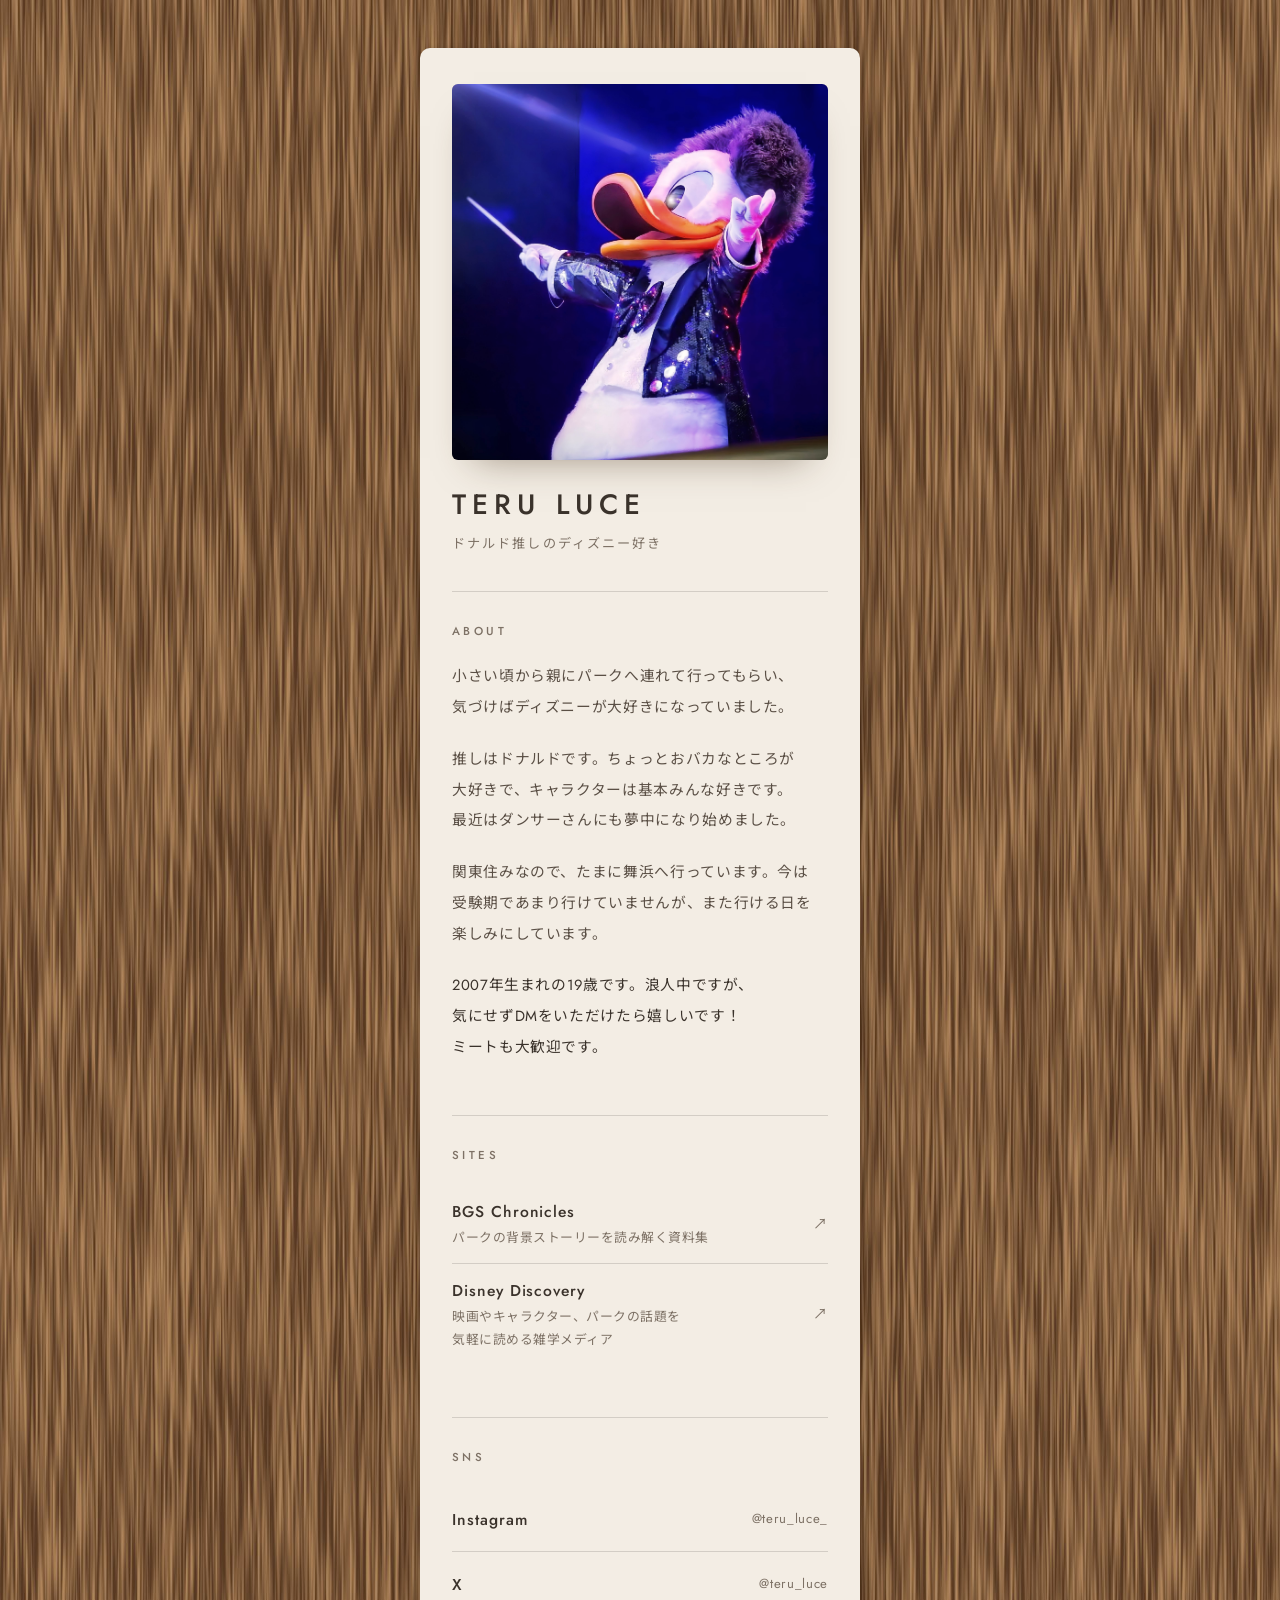
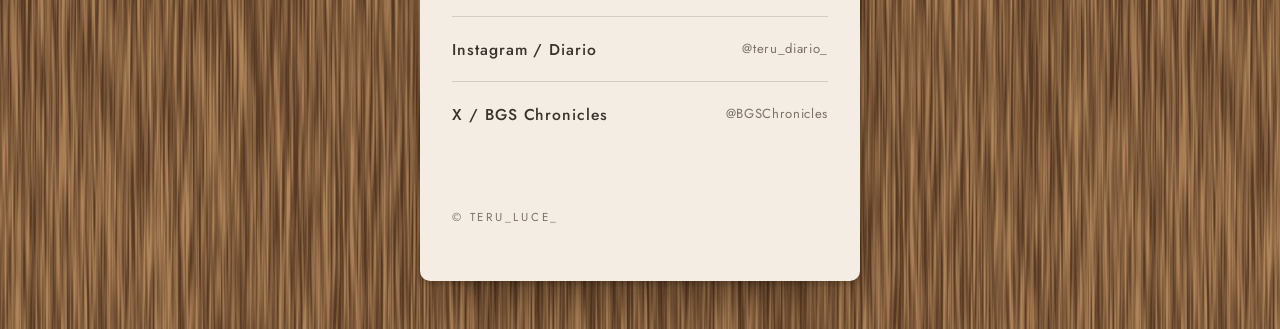
==== commit 19eb9c47: "Add wood-grain table background to /aboutme/ Set the page on a seamlessly tiling wood-grain texture " ====
--- a/aboutme/index.html
+++ b/aboutme/index.html
@@ -22,7 +22,7 @@
   <meta name="twitter:description" content="ドナルド推しのディズニー好きの自己紹介と、運営しているディズニーサイトのご案内。">
   <meta name="twitter:image" content="https://teruluce.github.io/aboutme/teru-profile-card.jpg">
   <meta name="twitter:image:alt" content="ステージ衣装のドナルドダック">
-  <meta name="theme-color" content="#f3ede4">
+  <meta name="theme-color" content="#7a5736">
   <link rel="preconnect" href="https://fonts.googleapis.com">
   <link rel="preconnect" href="https://fonts.gstatic.com" crossorigin>
   <link href="https://fonts.googleapis.com/css2?family=Jost:wght@400;500&family=Noto+Sans+JP:wght@300;400;500&display=swap" rel="stylesheet">
@@ -39,12 +39,14 @@
       --font-en: "Jost", "Noto Sans JP", sans-serif;
     }
     *, *::before, *::after { box-sizing: border-box; }
-    html { background: var(--bg); -webkit-text-size-adjust: 100%; text-size-adjust: 100%; }
+    html { background: #7a5736; -webkit-text-size-adjust: 100%; text-size-adjust: 100%; }
     body {
       margin: 0;
       min-height: 100vh;
+      padding: 28px 20px calc(40px + env(safe-area-inset-bottom));
       color: var(--body);
-      background: var(--bg);
+      background: #7a5736 url("wood.jpg") repeat;
+      background-size: 560px auto;
       font-family: var(--font);
       font-weight: 400;
       line-height: 2;
@@ -61,11 +63,15 @@
     /* 言葉のまとまりごとに折り返す（途中で切れないようにする） */
     .ph { display: inline-block; }
 
+    /* 木のテーブルの上に置いた、ベージュのカード */
     .wrap {
       width: 100%;
       max-width: 440px;
       margin: 0 auto;
-      padding: 28px 28px calc(56px + env(safe-area-inset-bottom));
+      padding: 26px 24px 44px;
+      background: var(--bg);
+      border-radius: 10px;
+      box-shadow: 0 30px 60px -26px rgba(25, 12, 4, .65), 0 2px 6px rgba(25, 12, 4, .25);
     }
 
     /* ---------- ヘッダー ---------- */
@@ -150,12 +156,14 @@
       .link:hover { padding-left: 6px; padding-right: 6px; background: var(--tap); }
     }
     @media (max-width: 360px) {
-      .wrap { padding-left: 20px; padding-right: 20px; }
+      body { padding-left: 14px; padding-right: 14px; }
+      .wrap { padding-left: 18px; padding-right: 18px; }
       h1 { font-size: 1.55rem; letter-spacing: .18em; }
       .link { gap: 12px; }
     }
     @media (min-width: 641px) {
-      .wrap { padding-top: 56px; }
+      body { padding-top: 48px; padding-bottom: 48px; }
+      .wrap { padding: 36px 32px 52px; }
     }
   </style>
 </head>
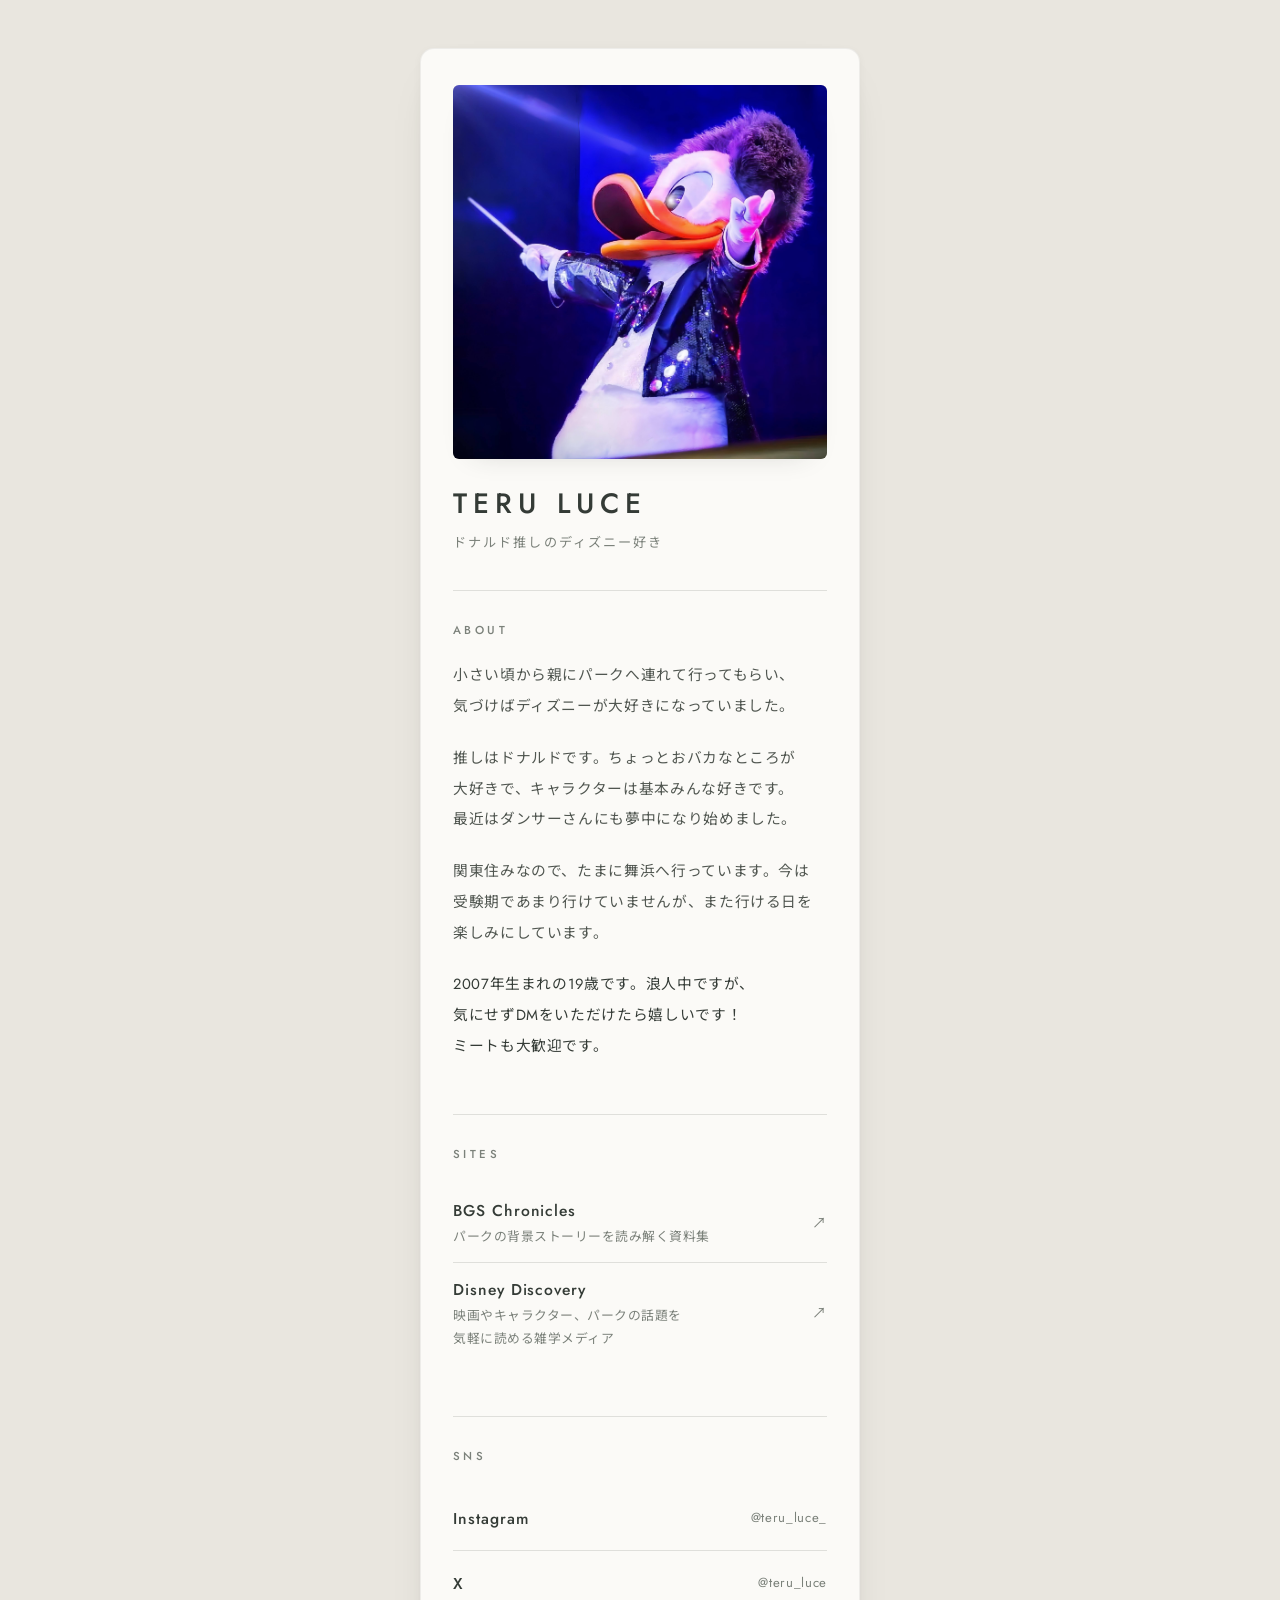
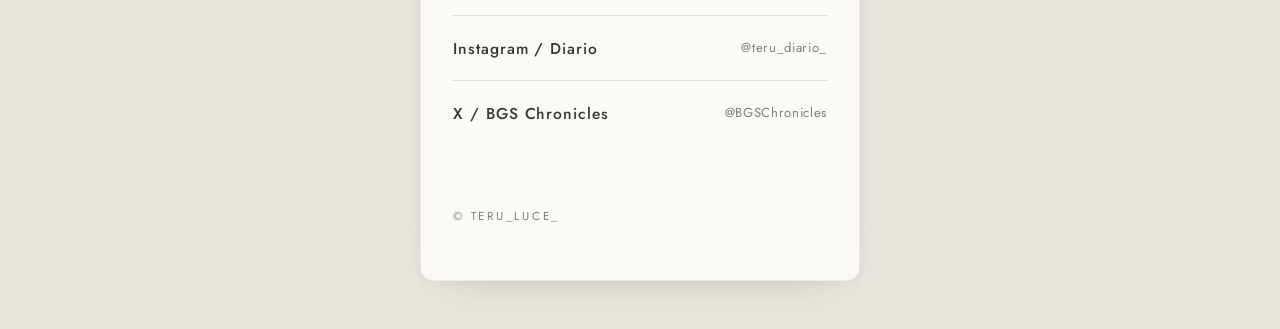
==== commit 6d34c1c3: "Restyle About Me page with calm cafe-inspired neutral background" ====
--- a/aboutme/index.html
+++ b/aboutme/index.html
@@ -22,31 +22,30 @@
   <meta name="twitter:description" content="ドナルド推しのディズニー好きの自己紹介と、運営しているディズニーサイトのご案内。">
   <meta name="twitter:image" content="https://teruluce.github.io/aboutme/teru-profile-card.jpg">
   <meta name="twitter:image:alt" content="ステージ衣装のドナルドダック">
-  <meta name="theme-color" content="#7a5736">
+  <meta name="theme-color" content="#e9e6df">
   <link rel="preconnect" href="https://fonts.googleapis.com">
   <link rel="preconnect" href="https://fonts.gstatic.com" crossorigin>
   <link href="https://fonts.googleapis.com/css2?family=Jost:wght@400;500&family=Noto+Sans+JP:wght@300;400;500&display=swap" rel="stylesheet">
   <style>
     :root {
       color-scheme: light;
-      --bg: #f3ede4;
-      --text: #3a322b;
-      --body: #5a4f45;
-      --muted: #7d7165;
-      --line: rgba(58, 50, 43, .17);
-      --tap: rgba(58, 50, 43, .05);
+      --bg: #fbfaf7;
+      --text: #343b36;
+      --body: #505650;
+      --muted: #7b817a;
+      --line: rgba(52, 59, 54, .14);
+      --tap: rgba(52, 59, 54, .045);
       --font: "Jost", "Noto Sans JP", "Hiragino Sans", "Hiragino Kaku Gothic ProN", "Yu Gothic", "Meiryo", sans-serif;
       --font-en: "Jost", "Noto Sans JP", sans-serif;
     }
     *, *::before, *::after { box-sizing: border-box; }
-    html { background: #7a5736; -webkit-text-size-adjust: 100%; text-size-adjust: 100%; }
+    html { background: #e9e6df; -webkit-text-size-adjust: 100%; text-size-adjust: 100%; }
     body {
       margin: 0;
       min-height: 100vh;
       padding: 28px 20px calc(40px + env(safe-area-inset-bottom));
       color: var(--body);
-      background: #7a5736 url("wood.jpg") repeat;
-      background-size: 560px auto;
+      background: #e9e6df;
       font-family: var(--font);
       font-weight: 400;
       line-height: 2;
@@ -63,15 +62,16 @@
     /* 言葉のまとまりごとに折り返す（途中で切れないようにする） */
     .ph { display: inline-block; }
 
-    /* 木のテーブルの上に置いた、ベージュのカード */
+    /* 落ち着いたカフェを思わせる、明るいニュートラルカラー */
     .wrap {
       width: 100%;
       max-width: 440px;
       margin: 0 auto;
       padding: 26px 24px 44px;
       background: var(--bg);
-      border-radius: 10px;
-      box-shadow: 0 30px 60px -26px rgba(25, 12, 4, .65), 0 2px 6px rgba(25, 12, 4, .25);
+      border: 1px solid rgba(74, 82, 73, .08);
+      border-radius: 14px;
+      box-shadow: 0 18px 48px -30px rgba(43, 49, 43, .28), 0 2px 8px rgba(43, 49, 43, .04);
     }
 
     /* ---------- ヘッダー ---------- */
@@ -79,15 +79,15 @@
       aspect-ratio: 1 / 1;
       overflow: hidden;
       border-radius: 6px;
-      background: #d9cfc1;
-      box-shadow: 0 20px 36px -22px rgba(70, 48, 24, .5);
+      background: #e5e3dc;
+      box-shadow: 0 12px 28px -22px rgba(43, 49, 43, .28);
     }
     .hero-photo img {
       display: block;
       width: 100%;
       height: 100%;
       object-fit: cover;
-      filter: saturate(.88) sepia(.1);
+      filter: saturate(.94);
     }
     .hero-text { margin-top: 28px; }
     h1 {
